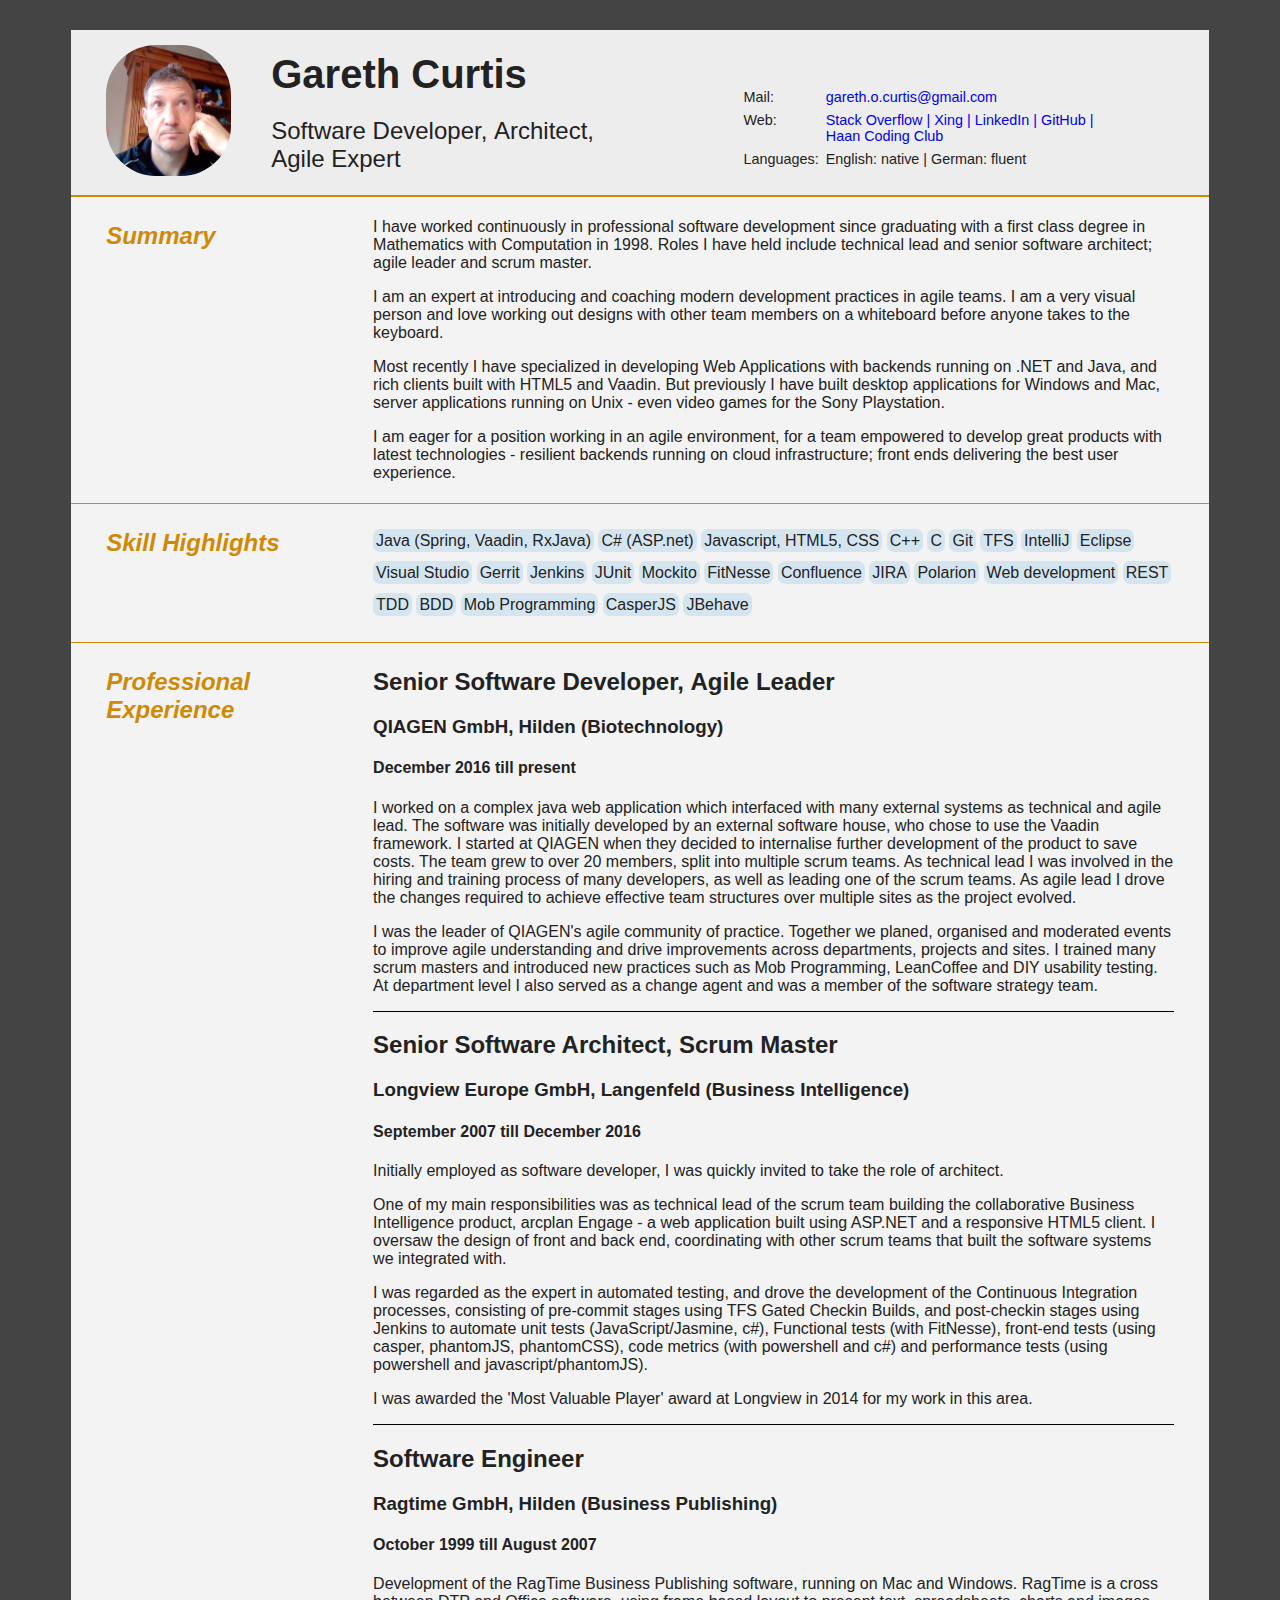
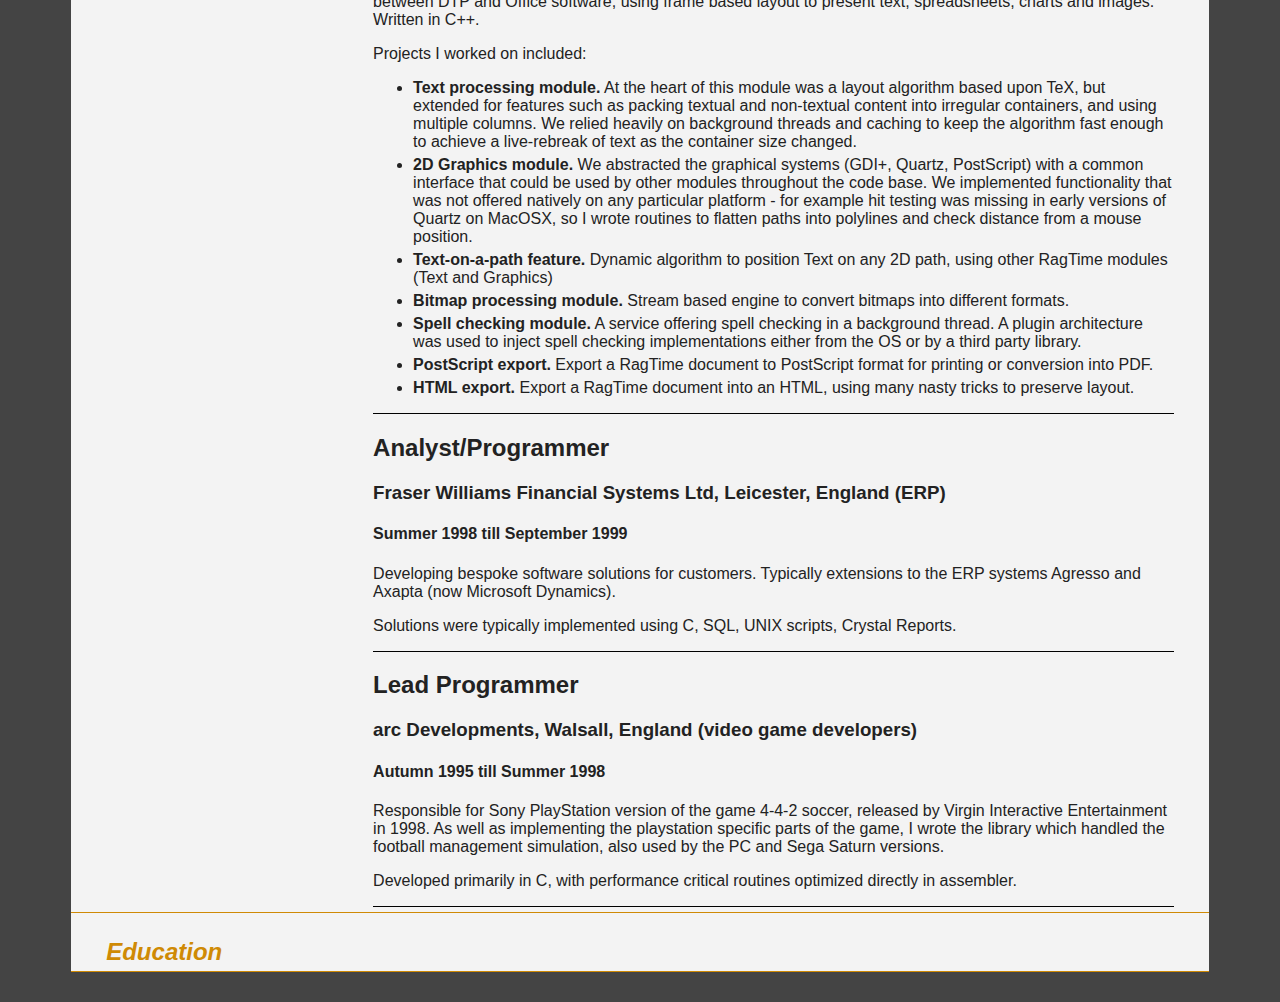
==== indexFlex.html @ 92bf6659 "use style to add | divider between contact links" ====
<!DOCTYPE html>
<html>
<head>
<title>Gareth Owen Curtis</title>

<meta name="viewport" content="width=device-width"/>
<meta charset="UTF-8"> 

<link type="text/css" rel="stylesheet" href="styleFlex.css">

</head>
<body>
<div id="cv" >
	<header id="headerContainer">
	
		<div id="photo">
			<img src="garethThoughtful.jpg" alt="Gareth Curtis" />
		</div>
		
		<div id="name">
			<h1><span>Gareth Curtis<span/></h1>
			<h2>
				<span>Software Developer, </span>
				<span>Architect, </span>
				<span>Agile Expert</span>
			</h2>
		</div>

		<div id="contactDetails">
			<div class="contactKey">Mail:</div>
			<a class="contactValue" href="mailto:gareth.o.curtis@gmail.com" target="_blank">gareth.o.curtis@gmail.com</a>
			<div class="contactKey">Web:</div> 
			<div class="contactValue">
				<a href="https://stackoverflow.com/users/story/144486" target="_blank">Stack Overflow</a>
				<a href="https://www.xing.com/profile/Gareth_Curtis/web_profiles" target="_blank">Xing</a>
				<a href="https://www.linkedin.com/in/gareth-curtis-96735823/" target="_blank">LinkedIn</a>
				<a href="https://github.com/garethowen" target="_blank">GitHub</a>
				<a href="http://haan-coding-club.de/gareth/responsiveCV/" target="_blank">Haan Coding Club</a>
			</div>
			<div class="contactKey">Languages:</div>
			<div class="contactValue">
				<span>English: native</span>
				<span>German: fluent</span>
			</div>
		</div>
	</header>
	
	<section class="sectionContainer">
		<div class="sectionTitle">
			<h2>Summary</h2>
		</div>
		<div class="sectionContent">
			<p>I have worked continuously in professional software development since graduating with a first class degree in Mathematics with Computation in 1998. Roles I have held include technical lead and senior software architect; agile leader and scrum master.</p>
			<p>I am an expert at introducing and coaching modern development practices in agile teams. I am a very visual person and love working out designs with other team members on a whiteboard before anyone takes to the keyboard.</p>
			<p>Most recently I have specialized in developing Web Applications with backends running on .NET and Java, and rich clients built with HTML5 and Vaadin. But previously I have built desktop applications for Windows and Mac, server applications running on Unix - even video games for the Sony Playstation.</p>
			<p>I am eager for a position working in an agile environment, for a team empowered to develop great products with latest technologies - resilient backends running on cloud infrastructure; front ends delivering the best user experience.</p>
			</p>
		</div>
	</section>
	
	<section class="sectionContainer">
	
		<div class="sectionTitle">
			<h2>Skill Highlights</h2>
		</div>
		<div class="sectionContent skillslist">
			<ul>
				<li>Java (Spring, Vaadin, RxJava)</li>
				<li>C# (ASP.net)</li>
				<li>Javascript, HTML5, CSS</li>
				<li>C++</li>
				<li>C</li>
				<li>Git</li>
				<li>TFS</li>
				<li>IntelliJ</li>
				<li>Eclipse</li>
				<li>Visual Studio</li>
				<li>Gerrit</li>
				<li>Jenkins</li>
				<li>JUnit</li>
				<li>Mockito</li>
				<li>FitNesse</li>
				<li>Confluence</li>
				<li>JIRA</li>
				<li>Polarion</li>
				<li>Web development</li>
				<li>REST</li>
				<li>TDD</li>
				<li>BDD</li>
				<li>Mob Programming</li>
				<li>CasperJS</li>
				<li>JBehave</li>
			</ul
		</div>
	</section>
	
	<section class="sectionContainer">
		<div class="sectionTitle">
			<h2>Professional Experience</h2>
		</div>
		<div class="sectionContent">
			<article class="jobArticle">
				<h2>
					<span>Senior Software Developer, </span>
					<span>Agile Leader</span>
				</h2>
				<h3>QIAGEN GmbH, Hilden (Biotechnology)</h3>
				<h4>December 2016 till present</h4>
				<p>I worked on a complex java web application which interfaced with many external systems as technical and agile lead. The software was initially developed by an external software house, who chose to use the Vaadin framework. I started at QIAGEN when they decided to internalise further development of the product to save costs. The team grew to over 20 members, split into multiple scrum teams. As technical lead I was involved in the hiring and training process of many developers, as well as leading one of the scrum teams. As agile lead I drove the changes required to achieve effective team structures over multiple sites as the project evolved.</p>
				<p>I was the leader of QIAGEN's agile community of practice. Together we planed, organised and moderated events to improve agile understanding and drive improvements across departments, projects and sites. I trained many scrum masters and introduced new practices such as Mob Programming, LeanCoffee and DIY usability testing. At department level I also served as a change agent and was a member of the software strategy team.</p>
			</article>
			<article class="jobArticle">
				<h2>
					<span>Senior Software Architect, </span>
					<span>Scrum Master</span>
				</h2>
				<h3>Longview Europe GmbH, Langenfeld (Business Intelligence)</h3>
				<h4>September 2007 till December 2016</h4>
				<p>Initially employed as software developer, I was quickly invited to take the role of architect. 
				</p>
				<p>One of my main responsibilities was as technical lead of the scrum team building the collaborative Business Intelligence product, arcplan Engage - a web application built using ASP.NET and a responsive HTML5 client. I oversaw the design of front and back end, coordinating with other scrum teams that built the software systems we integrated with.</p>
				<p>
				I was regarded as the expert in automated testing, and drove the development of the Continuous Integration processes, consisting of pre-commit stages using TFS Gated Checkin Builds, and post-checkin stages using Jenkins to automate unit tests (JavaScript/Jasmine, c#), Functional tests (with FitNesse), front-end tests (using casper, phantomJS, phantomCSS), code metrics (with powershell and c#) and performance tests (using powershell and javascript/phantomJS).</p>
				<p>
				I was awarded the 'Most Valuable Player' award at Longview in 2014 for my work in this area.</p>
			</article>
			<article class="jobArticle">
				<h2>
					<span>Software Engineer</span>
				</h2>
				<h3>Ragtime GmbH, Hilden (Business Publishing)</h3>
				<h4>October 1999 till August 2007</h4>
				<p>
				Development of the RagTime Business Publishing software, running on Mac and Windows. RagTime is a cross between DTP and Office software, using frame based layout to present text, spreadsheets, charts and images. Written in C++.</p>
				<p>
					Projects I worked on included:
					</p>
					<ul class="jobDetailList">
					<li><b>Text processing module.</b> At the heart of this module was a layout algorithm based upon TeX, but extended for features such as packing textual and non-textual content into irregular containers, and using multiple columns. We relied heavily on background threads and caching to keep the algorithm fast enough to achieve a live-rebreak of text as the container size changed.</li>
					<li><b>2D Graphics module.</b> We abstracted the graphical systems (GDI+, Quartz, PostScript) with a common interface that could be used by other modules throughout the code base. We implemented functionality that was not offered natively on any particular platform - for example hit testing was missing in early versions of Quartz on MacOSX, so I wrote routines to flatten paths into polylines and check distance from a mouse position.</li>
					<li><b>Text-on-a-path feature.</b> Dynamic algorithm to position Text on any 2D path, using other RagTime modules (Text and Graphics)</li>
					<li><b>Bitmap processing module.</b> Stream based engine to convert bitmaps into different formats.</li>
					<li><b>Spell checking module.</b> A service offering spell checking in a background thread. A plugin architecture was used to inject spell checking implementations either from the OS or by a third party library.</li>
					<li><b>PostScript export.</b> Export a RagTime document to PostScript format for printing or conversion into PDF.</li>
					<li><b>HTML export.</b> Export a RagTime document into an HTML, using many nasty tricks to preserve layout.</li>
					</ul>				
			</article>
			<article class="jobArticle">
				<h2>
					<span>Analyst/Programmer</span>
				</h2>
				<h3>Fraser Williams Financial Systems Ltd, Leicester, England (ERP)</h3>
				<h4>Summer 1998 till September 1999</h4>
				<p>Developing bespoke software solutions for customers. Typically extensions to the ERP systems Agresso and Axapta (now Microsoft Dynamics).</p>
				<p>Solutions were typically implemented using C, SQL, UNIX scripts, Crystal Reports.</p>
			</article>
			<article class="jobArticle">
				<h2>
					<span>Lead Programmer</span>
				</h2>
				<h3>arc Developments, Walsall, England (video game developers)</h3>
				<h4>Autumn 1995 till Summer 1998</h4>
				<p>Responsible for Sony PlayStation version of the game 4-4-2 soccer, released by Virgin Interactive Entertainment in 1998. As well as implementing the playstation specific parts of the game, I wrote the library which handled the football management simulation, also used by the PC and Sega Saturn versions.
				</p>
				<p>Developed primarily in C, with performance critical routines optimized directly in assembler.</p>
			</article>
		</div>
	</section>
	
	<section class="sectionContainer">
		<div class="sectionTitle">
			<h2>Education</h2>
		</div>
		<div class="sectionContent">
			
		</div>
	</section>
	
</div>
</body>
</html>
---- styleFlex.css ----
html, body {background: #444; font-family: 'Lato', helvetica, arial, sans-serif; font-size: 16px; color: #222;}

a:hover { 
	color: #cf8a05;
}

#cv {
	width: 90%;
	max-width: 1400px;
	background: #f3f3f3;
	margin: 30px auto;
}

#headerContainer {
	display: grid;
	grid-template-columns: auto;
	grid-template-rows: auto;
	padding: 15px 35px;
	border-bottom: 2px solid #cf8a05;
	background: #ededed;
}

#photo {
	grid-column-start: 1;
	width: 125px;
	margin-right: 40px;
}

#photo img {
	width: 100%;
	height: auto;
	-webkit-border-radius: 50px;
	border-radius: 50px;
}

#name {
	grid-column-start: 2;
	align-self:center;
	margin-right: 40px;
}

span {
	white-space:nowrap;
}

#name h1 {
	font-size: 2.5em;
	font-weight: 700;
	margin-top: 0px;
	margin-bottom: 0px;
}

#name h2 {
	font-size: 1.5em;
	font-weight: 500;
	margin-bottom: 0px;
}

#contactDetails {
	grid-column-start: 3;
	align-self:center;
	margin-top: 30px;
	font-size: 0.9em;
	display:grid;
	grid-gap: 7px;
	grid-template-columns: auto;
	grid-template-rows: auto;
}

#contactDetails .contactKey {
	grid-column-start: 1;
}

#contactDetails .contactValue {
	grid-column-start: 2;
}

#contactDetails .contactValue a:not(:last-child):after {
    content:' |';
}

#contactDetails .contactValue span:not(:last-child):after {
    content:' |';
}

#contactDetails a, span { 
	white-space: nowrap;
	text-decoration:none;
}

.sectionContainer {
	display:grid;
	grid-template-columns: 1fr 3fr;
	grid-template-rows: auto;
	padding: 5px 35px;
	border-bottom: 1px solid #cf8a05;
}

.sectionTitle {
	grid-column-start: 1;
	margin-right: 20px;
	font-style: italic;
	color: #cf8a05;
}

.sectionTitle h2 {	
	margin-bottom: 0px;
}

.sectionContent {
	grid-column-start: 2;
}

.skillslist ul {
	padding: 0px;
}

.skillslist li {
	display: inline;
	background-color: #d5e5f0;
	border-radius: 7px;
	padding: 3px;
	line-height: 2em;
}

.jobArticle {
	border-bottom: 1px solid black;
}

.jobDetailList li {
	margin-bottom: 5px;
}

@media (max-width: 992px) {
	#photo {
		grid-row-start:1;
		grid-row-end:3;
		align-self:center;
	}
	#contactDetails {
		grid-column-start:2;	
		margin-top:10px;		
	}
}

@media (max-width: 768px) {
	#headerContainer {
		padding:10px 10px;
	}
	#photo {
		display:none;
	}
	#name {
		grid-column-start:1;
		text-align: center;
		margin-right:0px;
	}
	#contactDetails {
		grid-column-start:1;	
		margin-top:20px;		
	}
	
	.sectionContainer {
		grid-template-columns: auto;
		padding:0px 10px;
	}
	
	.sectionTitle h2 {
		text-align: center;
	}
	
	.sectionContent {
		grid-column-start:1;	
	}
	
}

@media (max-width: 320px) {

}

// Anything else has the default wide display
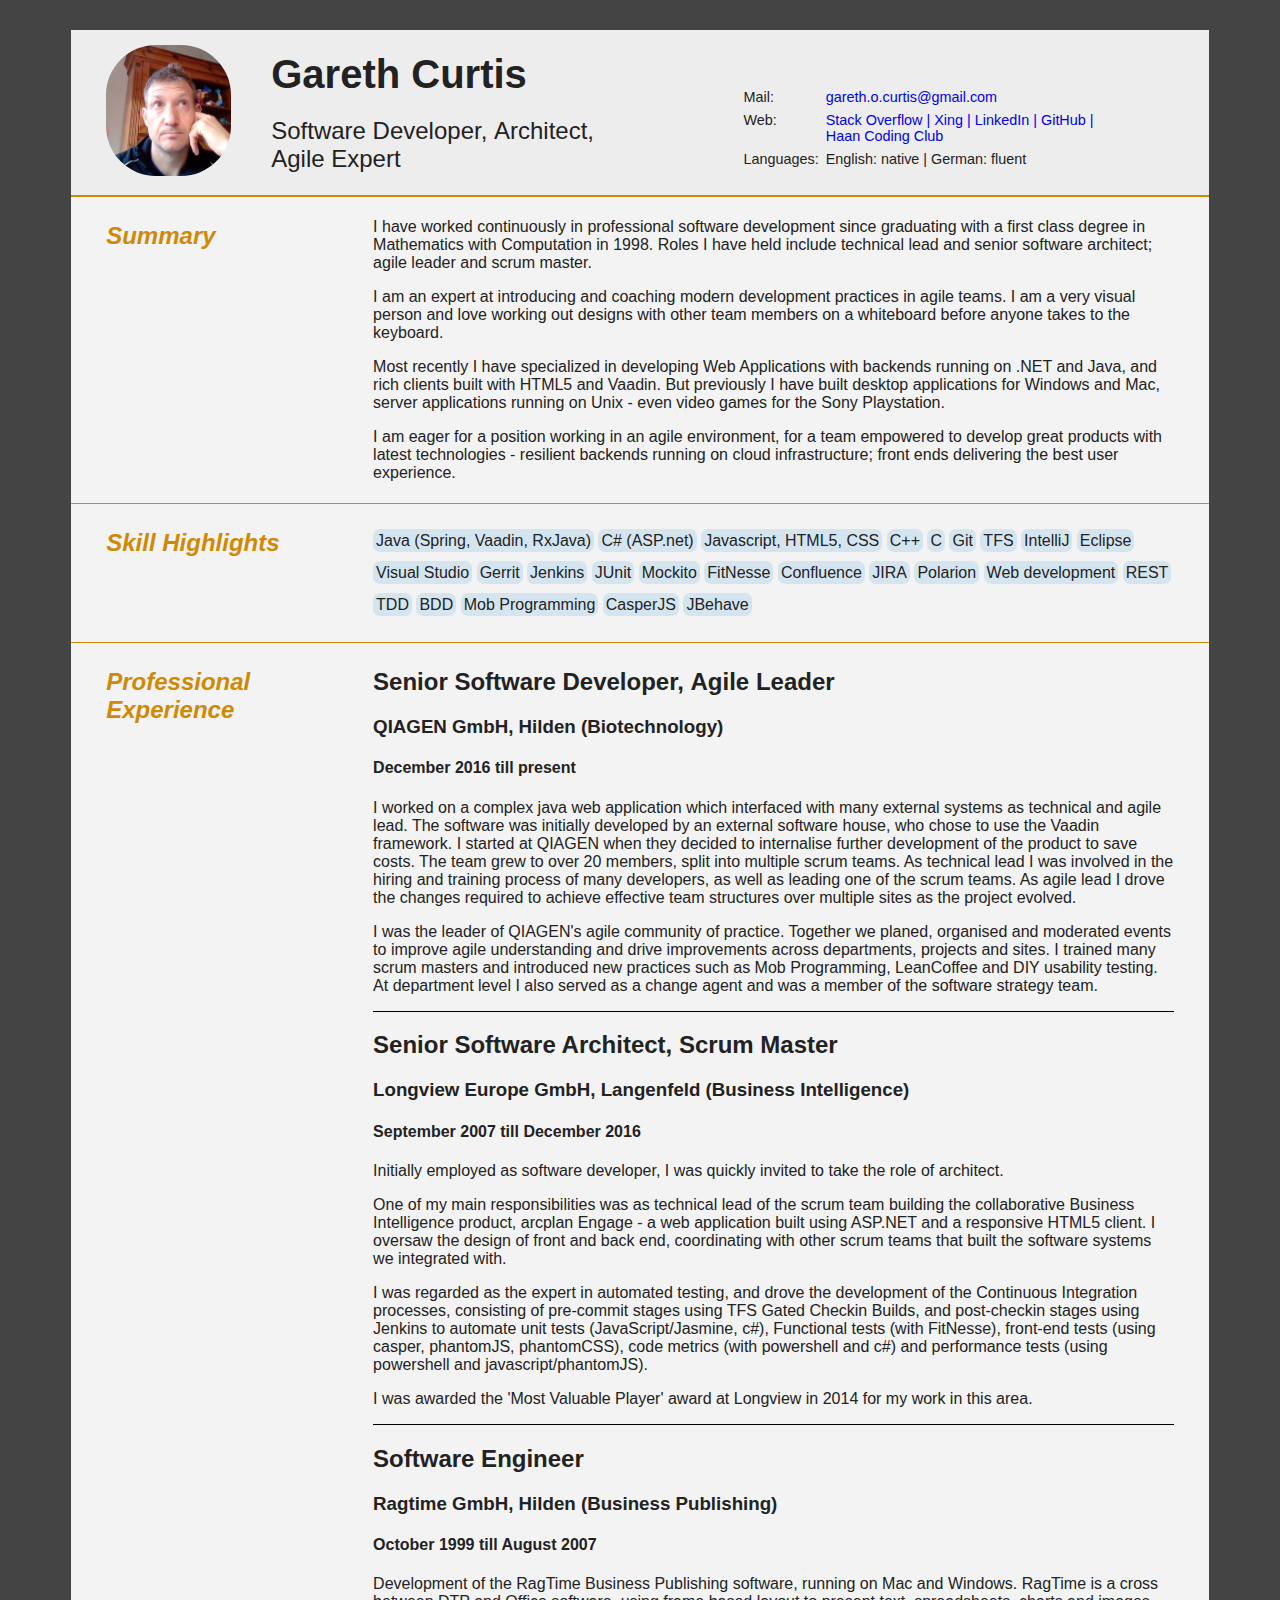
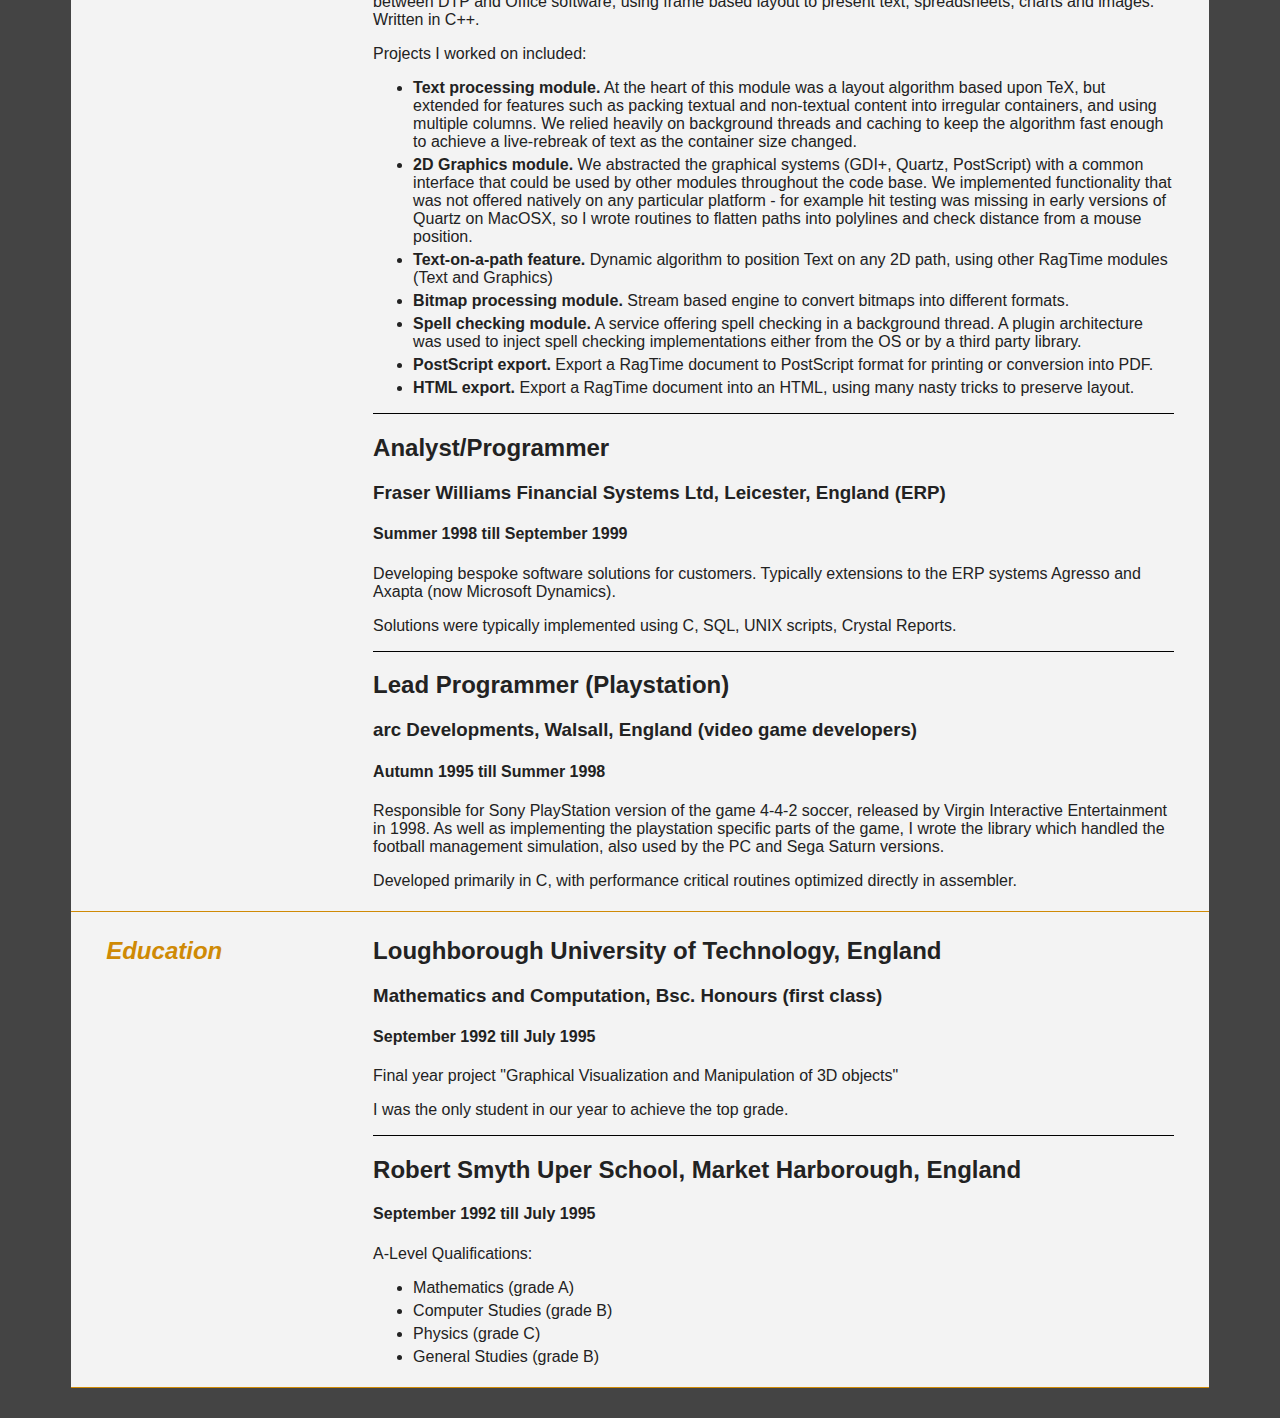
==== commit dca22c47: "add education articles" ====
--- a/indexFlex.html
+++ b/indexFlex.html
@@ -99,7 +99,7 @@
 			<h2>Professional Experience</h2>
 		</div>
 		<div class="sectionContent">
-			<article class="jobArticle">
+			<article>
 				<h2>
 					<span>Senior Software Developer, </span>
 					<span>Agile Leader</span>
@@ -109,7 +109,7 @@
 				<p>I worked on a complex java web application which interfaced with many external systems as technical and agile lead. The software was initially developed by an external software house, who chose to use the Vaadin framework. I started at QIAGEN when they decided to internalise further development of the product to save costs. The team grew to over 20 members, split into multiple scrum teams. As technical lead I was involved in the hiring and training process of many developers, as well as leading one of the scrum teams. As agile lead I drove the changes required to achieve effective team structures over multiple sites as the project evolved.</p>
 				<p>I was the leader of QIAGEN's agile community of practice. Together we planed, organised and moderated events to improve agile understanding and drive improvements across departments, projects and sites. I trained many scrum masters and introduced new practices such as Mob Programming, LeanCoffee and DIY usability testing. At department level I also served as a change agent and was a member of the software strategy team.</p>
 			</article>
-			<article class="jobArticle">
+			<article>
 				<h2>
 					<span>Senior Software Architect, </span>
 					<span>Scrum Master</span>
@@ -124,7 +124,7 @@
 				<p>
 				I was awarded the 'Most Valuable Player' award at Longview in 2014 for my work in this area.</p>
 			</article>
-			<article class="jobArticle">
+			<article>
 				<h2>
 					<span>Software Engineer</span>
 				</h2>
@@ -134,8 +134,8 @@
 				Development of the RagTime Business Publishing software, running on Mac and Windows. RagTime is a cross between DTP and Office software, using frame based layout to present text, spreadsheets, charts and images. Written in C++.</p>
 				<p>
 					Projects I worked on included:
-					</p>
-					<ul class="jobDetailList">
+				</p>
+				<ul>
 					<li><b>Text processing module.</b> At the heart of this module was a layout algorithm based upon TeX, but extended for features such as packing textual and non-textual content into irregular containers, and using multiple columns. We relied heavily on background threads and caching to keep the algorithm fast enough to achieve a live-rebreak of text as the container size changed.</li>
 					<li><b>2D Graphics module.</b> We abstracted the graphical systems (GDI+, Quartz, PostScript) with a common interface that could be used by other modules throughout the code base. We implemented functionality that was not offered natively on any particular platform - for example hit testing was missing in early versions of Quartz on MacOSX, so I wrote routines to flatten paths into polylines and check distance from a mouse position.</li>
 					<li><b>Text-on-a-path feature.</b> Dynamic algorithm to position Text on any 2D path, using other RagTime modules (Text and Graphics)</li>
@@ -143,9 +143,9 @@
 					<li><b>Spell checking module.</b> A service offering spell checking in a background thread. A plugin architecture was used to inject spell checking implementations either from the OS or by a third party library.</li>
 					<li><b>PostScript export.</b> Export a RagTime document to PostScript format for printing or conversion into PDF.</li>
 					<li><b>HTML export.</b> Export a RagTime document into an HTML, using many nasty tricks to preserve layout.</li>
-					</ul>				
-			</article>
-			<article class="jobArticle">
+				</ul>				
+			</article>
+			<article>
 				<h2>
 					<span>Analyst/Programmer</span>
 				</h2>
@@ -154,9 +154,9 @@
 				<p>Developing bespoke software solutions for customers. Typically extensions to the ERP systems Agresso and Axapta (now Microsoft Dynamics).</p>
 				<p>Solutions were typically implemented using C, SQL, UNIX scripts, Crystal Reports.</p>
 			</article>
-			<article class="jobArticle">
-				<h2>
-					<span>Lead Programmer</span>
+			<article>
+				<h2>
+					<span>Lead Programmer (Playstation)</span>
 				</h2>
 				<h3>arc Developments, Walsall, England (video game developers)</h3>
 				<h4>Autumn 1995 till Summer 1998</h4>
@@ -172,7 +172,26 @@
 			<h2>Education</h2>
 		</div>
 		<div class="sectionContent">
-			
+			<article>
+				<h2>Loughborough University of Technology, England</h2>
+				<h3>Mathematics and Computation, Bsc. Honours (first class)</h3>
+				<h4>September 1992 till July 1995</h4>
+				<p>Final year project "Graphical Visualization and Manipulation of 3D objects"</p>
+				<p>I was the only student in our year to achieve the top grade. 
+				</p>
+			</article>
+			<article>
+				<h2>Robert Smyth Uper School, Market Harborough, England</h2>
+				<h4>September 1992 till July 1995</h4>
+				<p>A-Level Qualifications:</p>
+				<ul>
+					<li>Mathematics (grade A)</li>
+					<li>Computer Studies (grade B)</li>
+					<li>Physics (grade C)</li>
+					<li>General Studies (grade B)</li>
+				</ul>
+				
+			</article>
 		</div>
 	</section>
 	
--- a/styleFlex.css
+++ b/styleFlex.css
@@ -123,11 +123,11 @@
 	line-height: 2em;
 }
 
-.jobArticle {
+article:not(:last-child) {
 	border-bottom: 1px solid black;
 }
 
-.jobDetailList li {
+article li {
 	margin-bottom: 5px;
 }
 
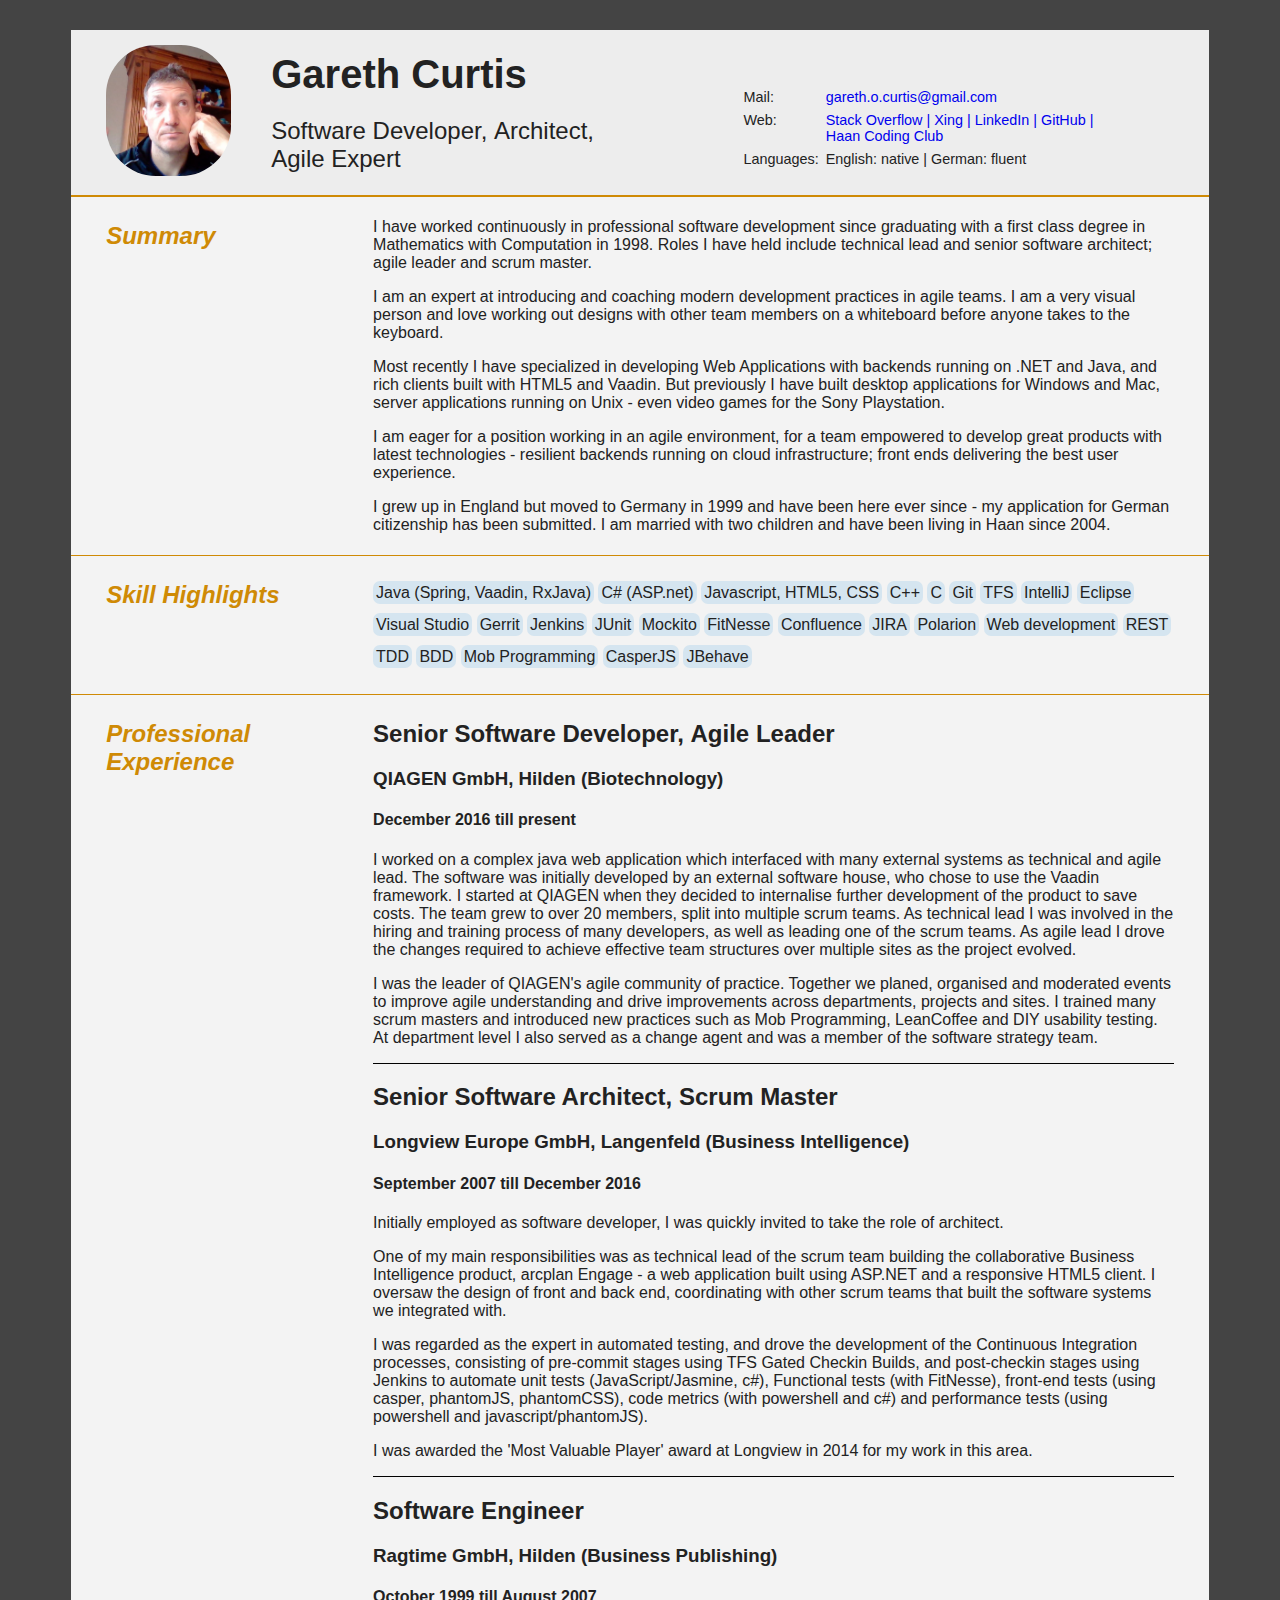
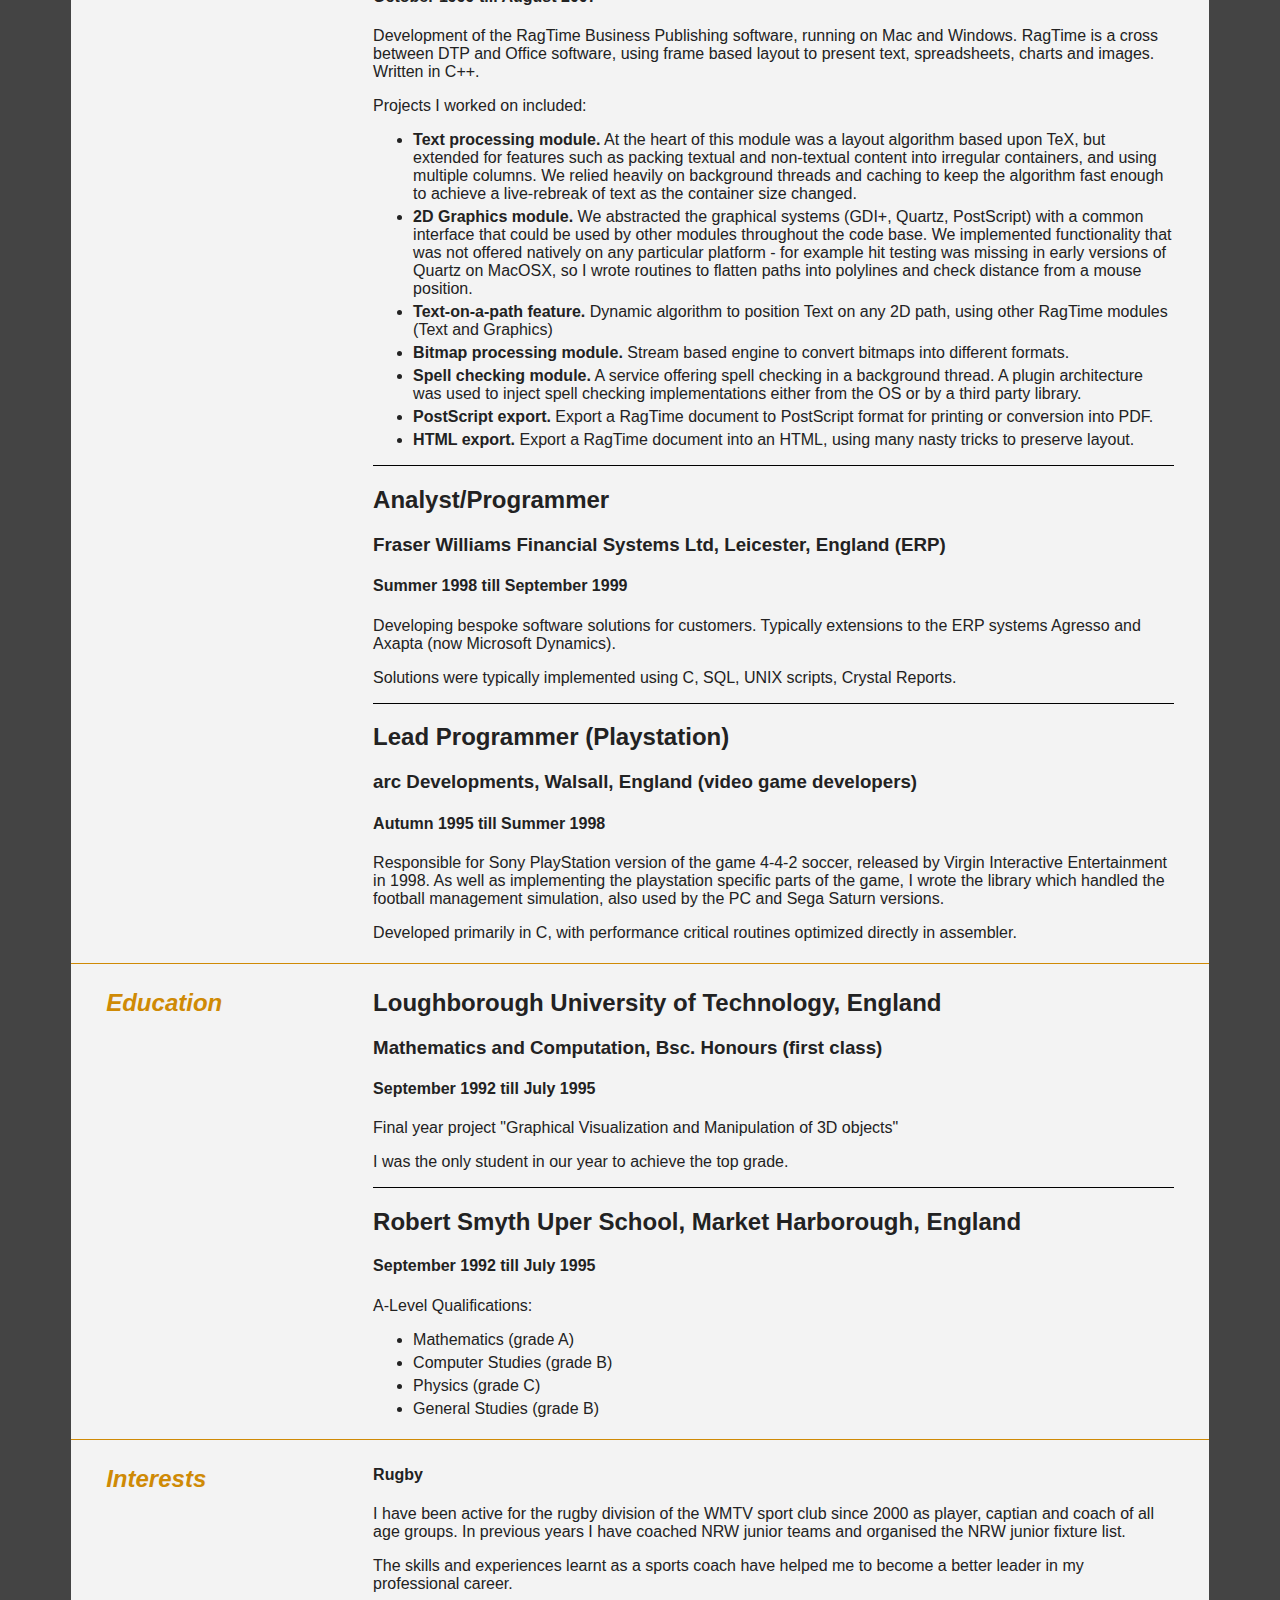
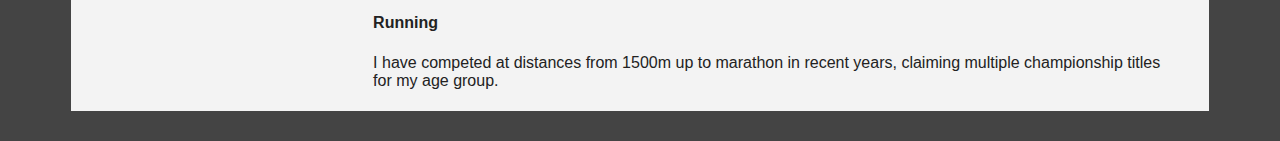
==== commit ec48b7a9: "add interests section" ====
--- a/indexFlex.html
+++ b/indexFlex.html
@@ -54,7 +54,7 @@
 			<p>I am an expert at introducing and coaching modern development practices in agile teams. I am a very visual person and love working out designs with other team members on a whiteboard before anyone takes to the keyboard.</p>
 			<p>Most recently I have specialized in developing Web Applications with backends running on .NET and Java, and rich clients built with HTML5 and Vaadin. But previously I have built desktop applications for Windows and Mac, server applications running on Unix - even video games for the Sony Playstation.</p>
 			<p>I am eager for a position working in an agile environment, for a team empowered to develop great products with latest technologies - resilient backends running on cloud infrastructure; front ends delivering the best user experience.</p>
-			</p>
+			<p>I grew up in England but moved to Germany in 1999 and have been here ever since - my application for German citizenship has been submitted. I am married with two children and have been living in Haan since 2004.</p>
 		</div>
 	</section>
 	
@@ -195,6 +195,22 @@
 		</div>
 	</section>
 	
+	<section class="sectionContainer">
+		<div class="sectionTitle">
+			<h2>Interests</h2>
+		</div>
+		<div class="sectionContent">
+			<article>
+				<h4>Rugby</h4>
+				<p>I have been active for the rugby division of the WMTV sport club since 2000 as player, captian and coach of all age groups. In previous years I have coached NRW junior teams and organised the NRW junior fixture list. </p>
+				<p>The skills and experiences learnt as a sports coach have helped me to become a better leader in my professional career.</p>
+				<p></p>
+				<h4>Running</h4>
+				<p>I have competed at distances from 1500m up to marathon in recent years, claiming multiple championship titles for my age group.</p>
+			</article>
+		</div>
+	</section>
+	
 </div>
 </body>
 </html>--- a/styleFlex.css
+++ b/styleFlex.css
@@ -93,9 +93,12 @@
 	grid-template-columns: 1fr 3fr;
 	grid-template-rows: auto;
 	padding: 5px 35px;
+	//border-bottom: 1px solid #cf8a05;
+}
+
+.sectionContainer:not(:last-child) {
 	border-bottom: 1px solid #cf8a05;
 }
-
 .sectionTitle {
 	grid-column-start: 1;
 	margin-right: 20px;
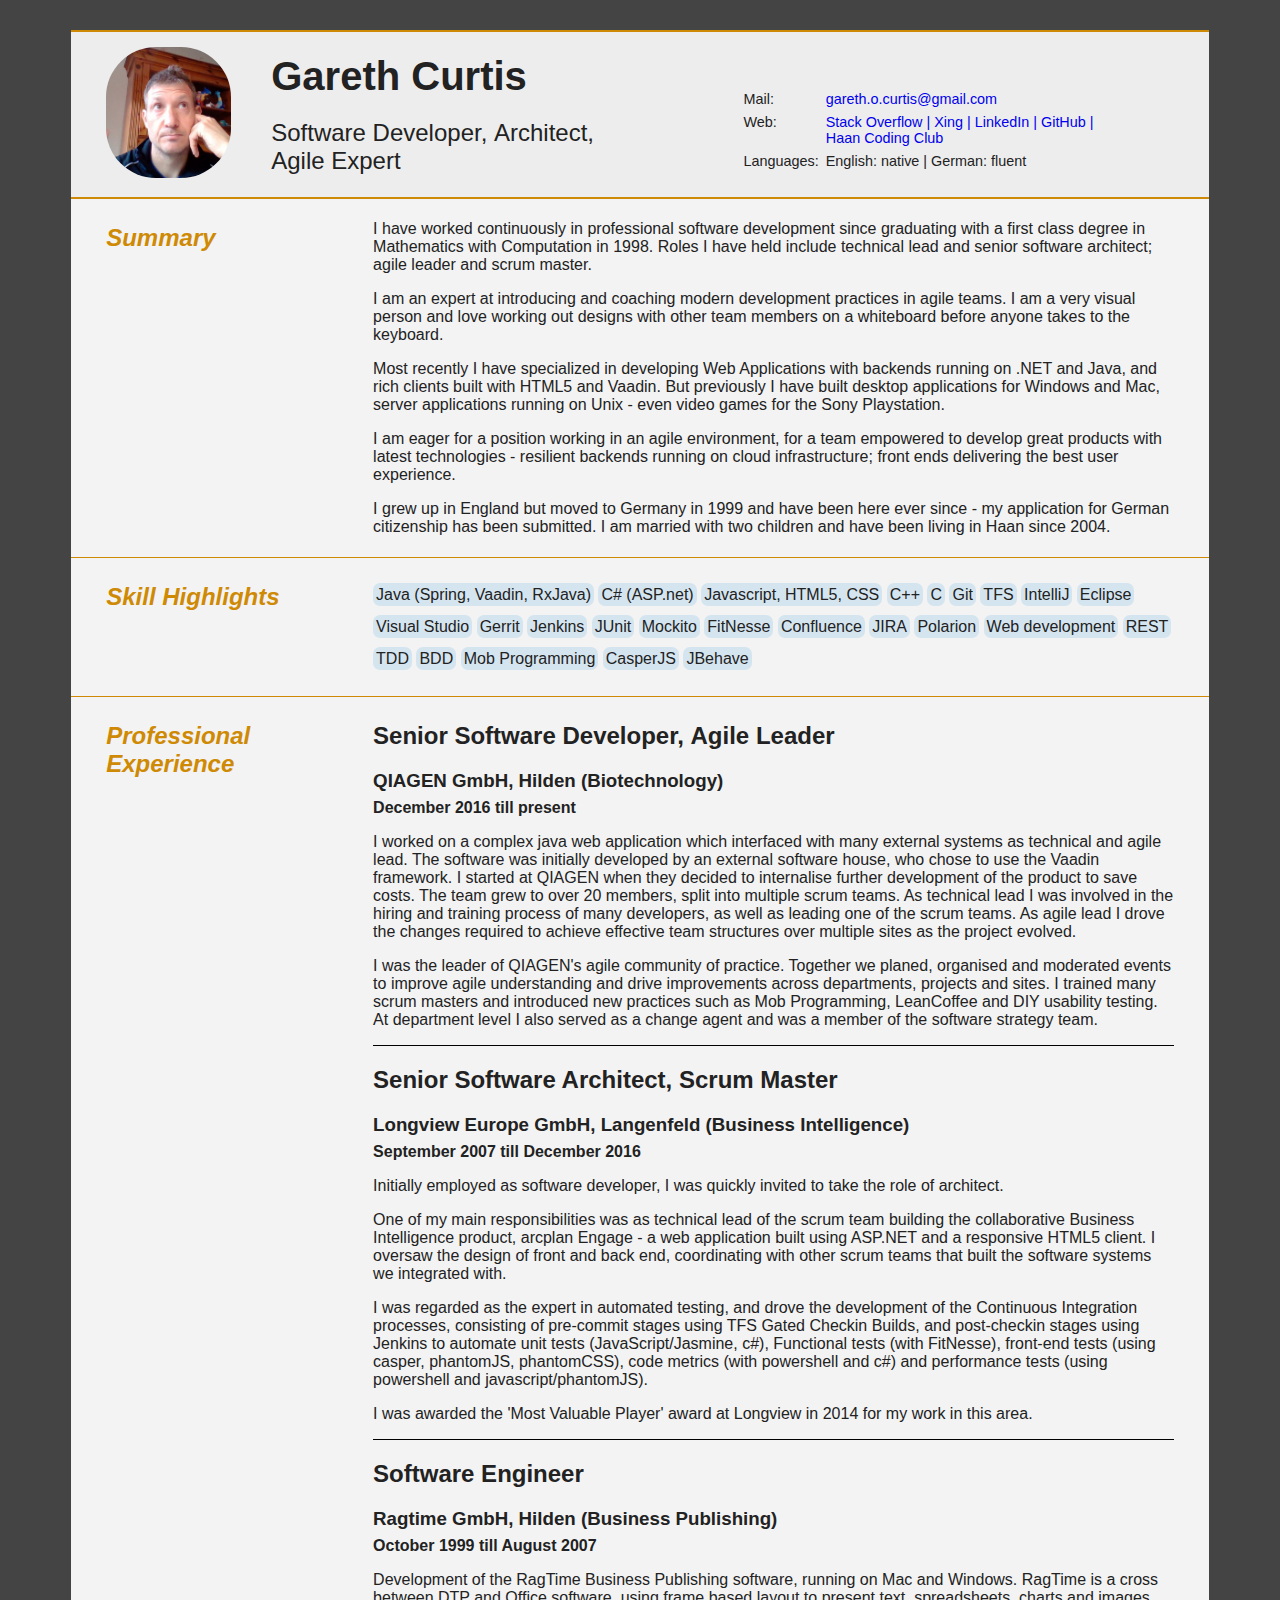
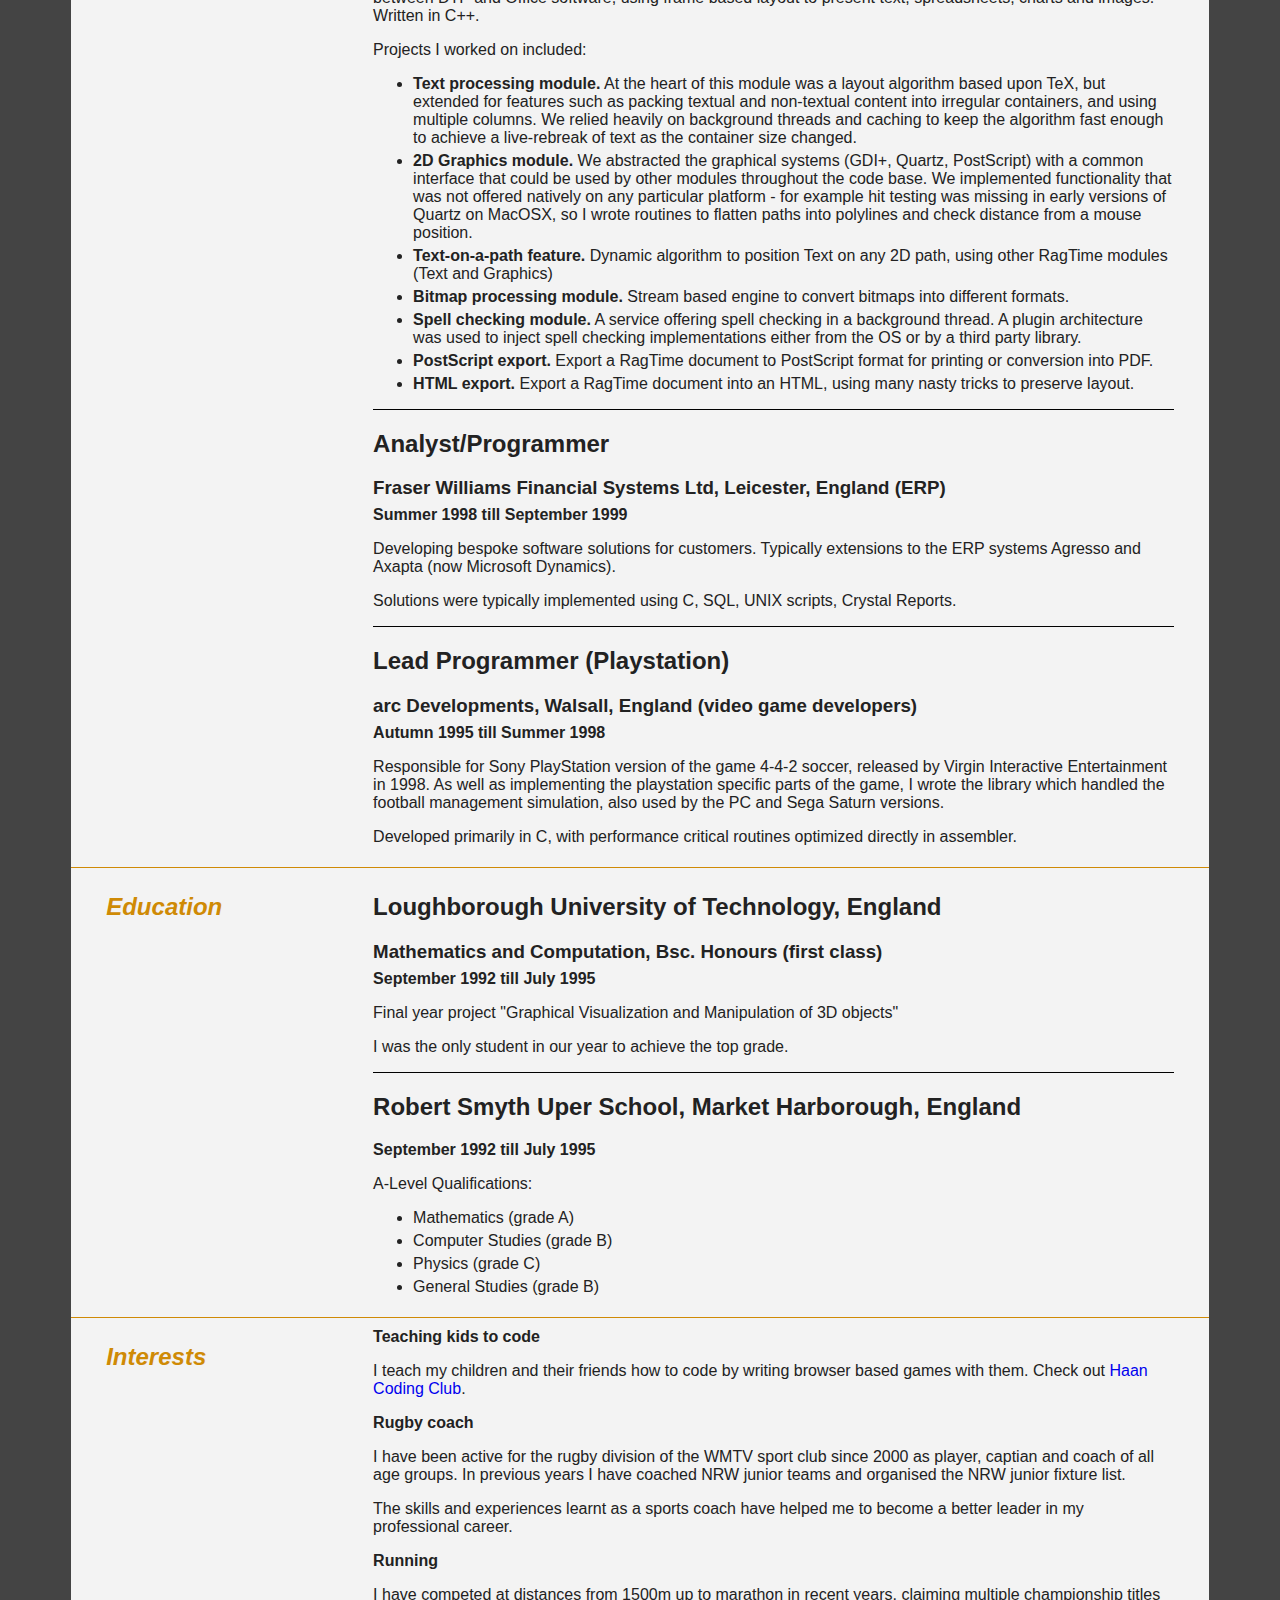
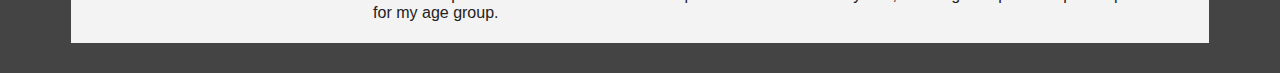
==== commit f4dc1e08: "improve layout of interests section and some styling" ====
--- a/indexFlex.html
+++ b/indexFlex.html
@@ -201,12 +201,17 @@
 		</div>
 		<div class="sectionContent">
 			<article>
-				<h4>Rugby</h4>
-				<p>I have been active for the rugby division of the WMTV sport club since 2000 as player, captian and coach of all age groups. In previous years I have coached NRW junior teams and organised the NRW junior fixture list. </p>
-				<p>The skills and experiences learnt as a sports coach have helped me to become a better leader in my professional career.</p>
-				<p></p>
-				<h4>Running</h4>
-				<p>I have competed at distances from 1500m up to marathon in recent years, claiming multiple championship titles for my age group.</p>
+
+					<h4>Teaching kids to code</h4>
+					<p>I teach my children and their friends how to code by writing browser based games with them. Check out <a href="http://haan-coding-club.de" target="_blank">Haan Coding Club</a>.</p>
+
+					<h4>Rugby coach</h4>
+					<p>I have been active for the rugby division of the WMTV sport club since 2000 as player, captian and coach of all age groups. In previous years I have coached NRW junior teams and organised the NRW junior fixture list. </p>
+					<p>The skills and experiences learnt as a sports coach have helped me to become a better leader in my professional career.</p>
+
+					<h4>Running</h4>
+					<p>I have competed at distances from 1500m up to marathon in recent years, claiming multiple championship titles for my age group.</p>
+
 			</article>
 		</div>
 	</section>
--- a/styleFlex.css
+++ b/styleFlex.css
@@ -1,7 +1,21 @@
 html, body {background: #444; font-family: 'Lato', helvetica, arial, sans-serif; font-size: 16px; color: #222;}
+
+a { 
+	text-decoration:none;
+}
 
 a:hover { 
 	color: #cf8a05;
+}
+
+h3 {
+	margin-top: 7px;
+	margin-bottom: 7px;
+}
+
+h4 {
+	margin-top: 5px;
+	margin-bottom: 5px;
 }
 
 #cv {
@@ -16,6 +30,7 @@
 	grid-template-columns: auto;
 	grid-template-rows: auto;
 	padding: 15px 35px;
+	border-top: 2px solid #cf8a05;
 	border-bottom: 2px solid #cf8a05;
 	background: #ededed;
 }
@@ -85,7 +100,6 @@
 
 #contactDetails a, span { 
 	white-space: nowrap;
-	text-decoration:none;
 }
 
 .sectionContainer {
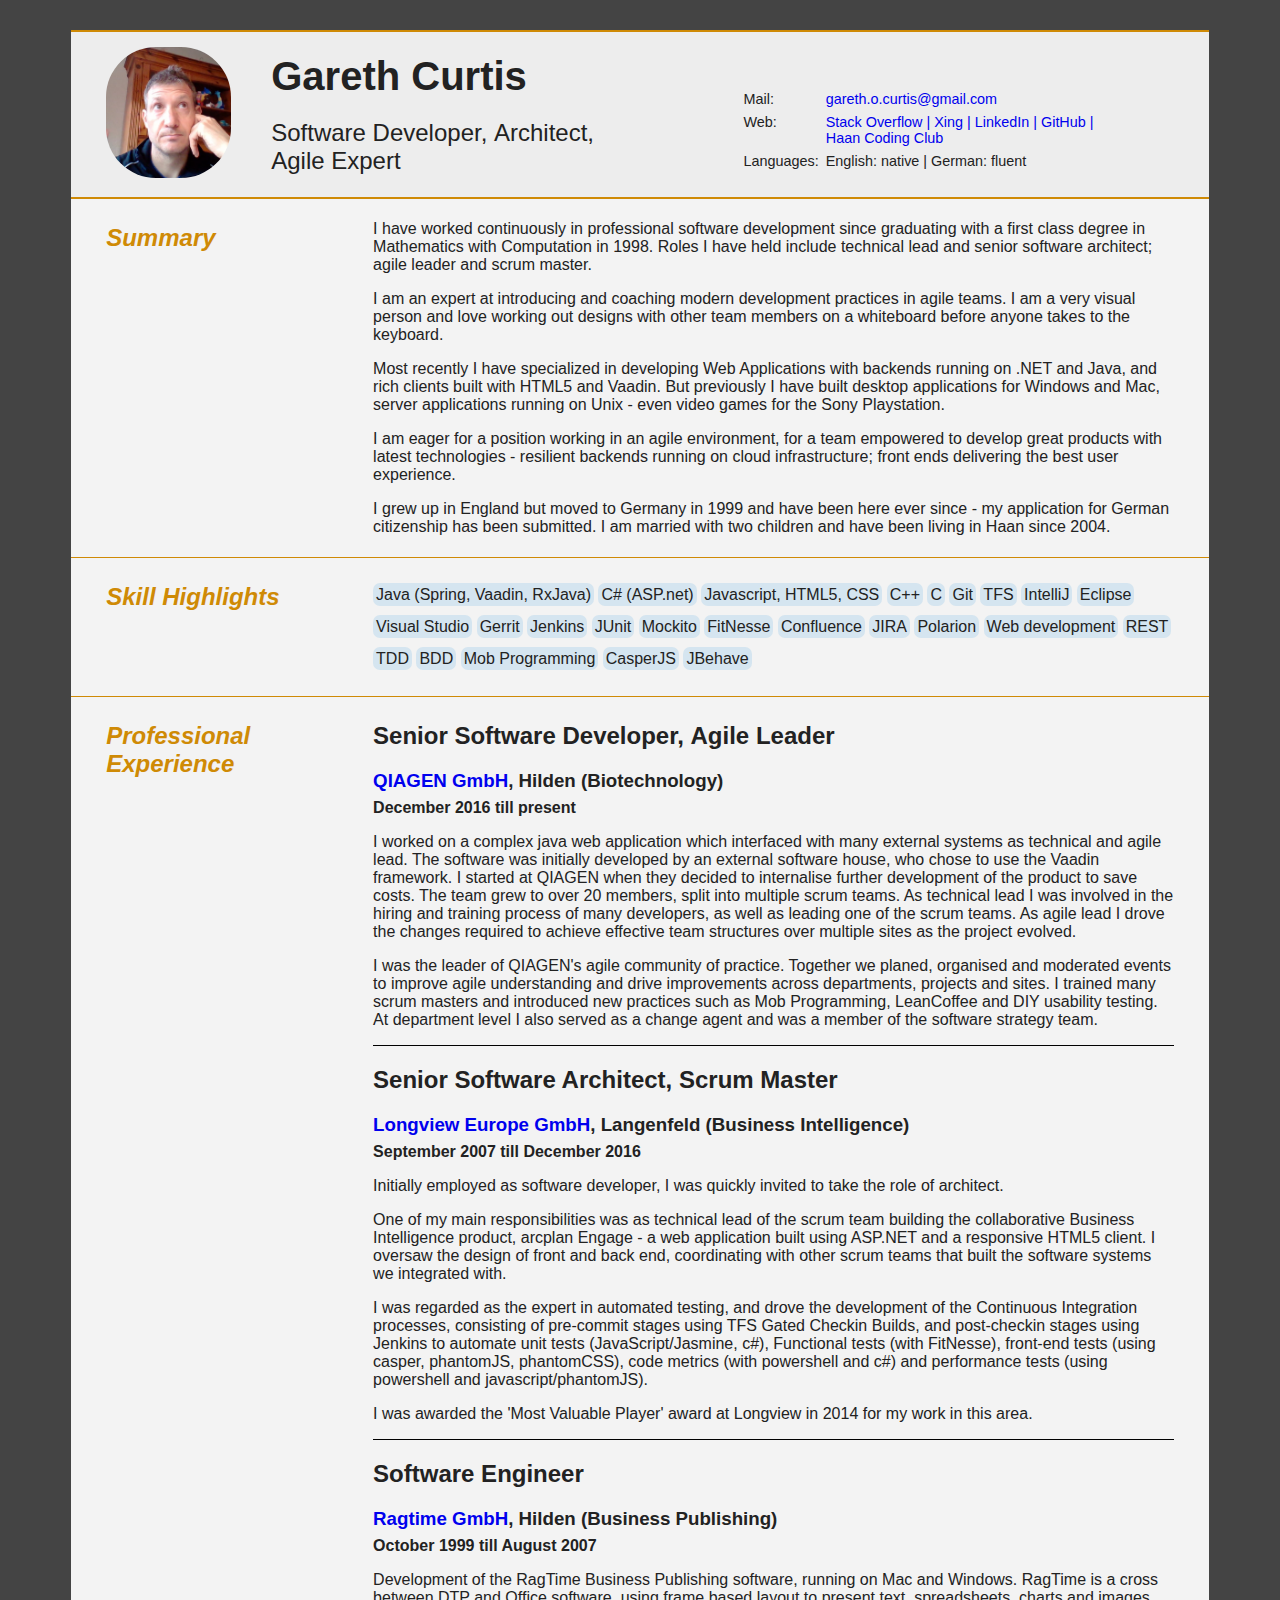
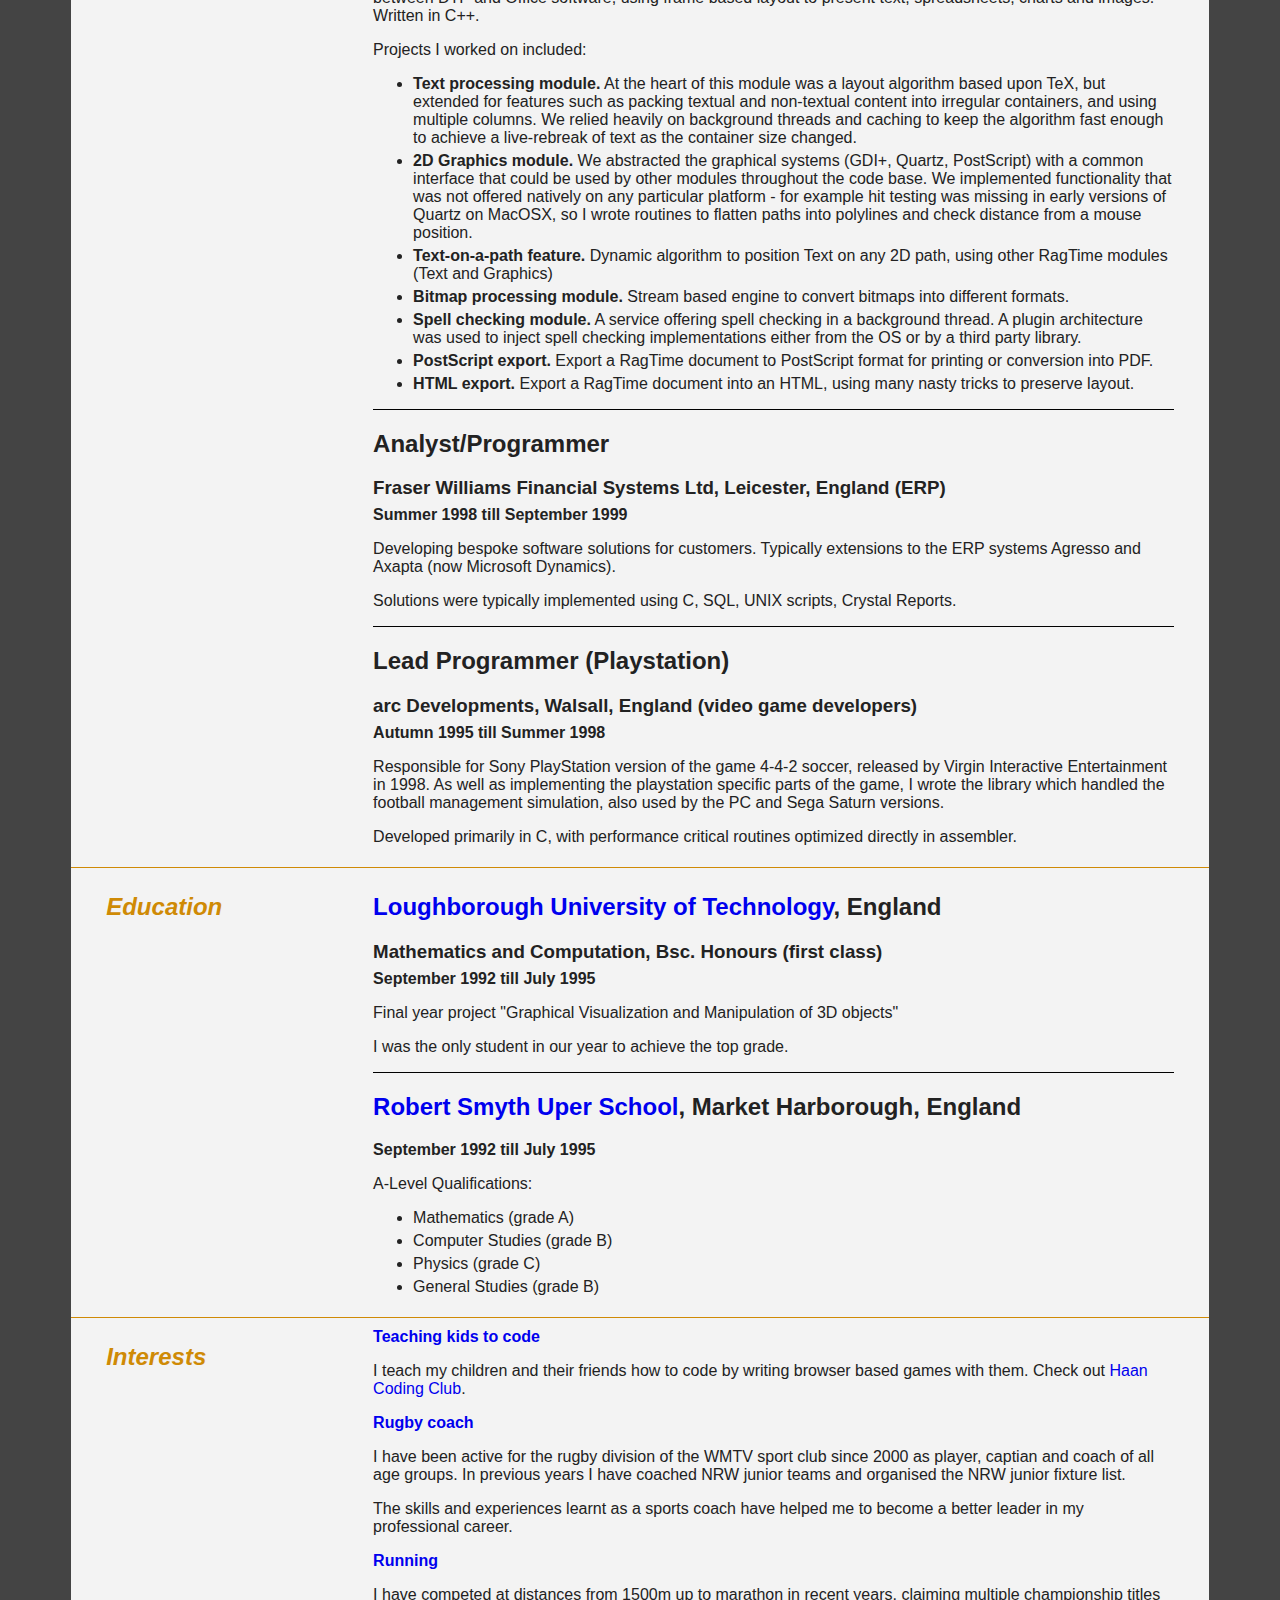
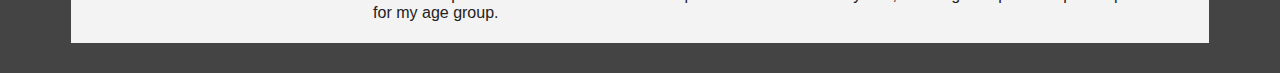
==== commit 76562aa1: "made titles into links (for jobs, interests, university)" ====
--- a/indexFlex.html
+++ b/indexFlex.html
@@ -104,7 +104,7 @@
 					<span>Senior Software Developer, </span>
 					<span>Agile Leader</span>
 				</h2>
-				<h3>QIAGEN GmbH, Hilden (Biotechnology)</h3>
+				<h3><a href="https://www.qiagen.com/" target="_black">QIAGEN GmbH</a>, Hilden (Biotechnology)</h3>
 				<h4>December 2016 till present</h4>
 				<p>I worked on a complex java web application which interfaced with many external systems as technical and agile lead. The software was initially developed by an external software house, who chose to use the Vaadin framework. I started at QIAGEN when they decided to internalise further development of the product to save costs. The team grew to over 20 members, split into multiple scrum teams. As technical lead I was involved in the hiring and training process of many developers, as well as leading one of the scrum teams. As agile lead I drove the changes required to achieve effective team structures over multiple sites as the project evolved.</p>
 				<p>I was the leader of QIAGEN's agile community of practice. Together we planed, organised and moderated events to improve agile understanding and drive improvements across departments, projects and sites. I trained many scrum masters and introduced new practices such as Mob Programming, LeanCoffee and DIY usability testing. At department level I also served as a change agent and was a member of the software strategy team.</p>
@@ -114,7 +114,7 @@
 					<span>Senior Software Architect, </span>
 					<span>Scrum Master</span>
 				</h2>
-				<h3>Longview Europe GmbH, Langenfeld (Business Intelligence)</h3>
+				<h3><a href="https://www.longview.com/" target="_blank">Longview Europe GmbH</a>, Langenfeld (Business Intelligence)</h3>
 				<h4>September 2007 till December 2016</h4>
 				<p>Initially employed as software developer, I was quickly invited to take the role of architect. 
 				</p>
@@ -128,7 +128,7 @@
 				<h2>
 					<span>Software Engineer</span>
 				</h2>
-				<h3>Ragtime GmbH, Hilden (Business Publishing)</h3>
+				<h3><a href="http://www.ragtime.de/start.html" target="_blank">Ragtime GmbH</a>, Hilden (Business Publishing)</h3>
 				<h4>October 1999 till August 2007</h4>
 				<p>
 				Development of the RagTime Business Publishing software, running on Mac and Windows. RagTime is a cross between DTP and Office software, using frame based layout to present text, spreadsheets, charts and images. Written in C++.</p>
@@ -173,7 +173,7 @@
 		</div>
 		<div class="sectionContent">
 			<article>
-				<h2>Loughborough University of Technology, England</h2>
+				<h2><a href="https://www.lboro.ac.uk/" target="_blank">Loughborough University of Technology</a>, England</h2>
 				<h3>Mathematics and Computation, Bsc. Honours (first class)</h3>
 				<h4>September 1992 till July 1995</h4>
 				<p>Final year project "Graphical Visualization and Manipulation of 3D objects"</p>
@@ -181,7 +181,7 @@
 				</p>
 			</article>
 			<article>
-				<h2>Robert Smyth Uper School, Market Harborough, England</h2>
+				<h2><a href="https://www.robertsmyth.tgacademy.org.uk/" target="_blank">Robert Smyth Uper School</a>, Market Harborough, England</h2>
 				<h4>September 1992 till July 1995</h4>
 				<p>A-Level Qualifications:</p>
 				<ul>
@@ -202,14 +202,14 @@
 		<div class="sectionContent">
 			<article>
 
-					<h4>Teaching kids to code</h4>
+					<h4><a href="http://haan-coding-club.de" target="_blank">Teaching kids to code</a></h4>
 					<p>I teach my children and their friends how to code by writing browser based games with them. Check out <a href="http://haan-coding-club.de" target="_blank">Haan Coding Club</a>.</p>
 
-					<h4>Rugby coach</h4>
+					<h4><a href="https://www.wmtv.de/live/Sportabteilungen/rugby.aspx" target="_blank">Rugby coach</a></h4>
 					<p>I have been active for the rugby division of the WMTV sport club since 2000 as player, captian and coach of all age groups. In previous years I have coached NRW junior teams and organised the NRW junior fixture list. </p>
 					<p>The skills and experiences learnt as a sports coach have helped me to become a better leader in my professional career.</p>
 
-					<h4>Running</h4>
+					<h4><a href="https://www.leichtathletik-datenbank.de/vereine/deutscher-leichtathletik-verband/westdeutschland/leichtathletik-verband-nordrhein/nordrhein/bergisches-land/tsv-aufderhohe-solingen/athleten/441325-gareth-curtis" target="_blank">Running</a></h4>
 					<p>I have competed at distances from 1500m up to marathon in recent years, claiming multiple championship titles for my age group.</p>
 
 			</article>
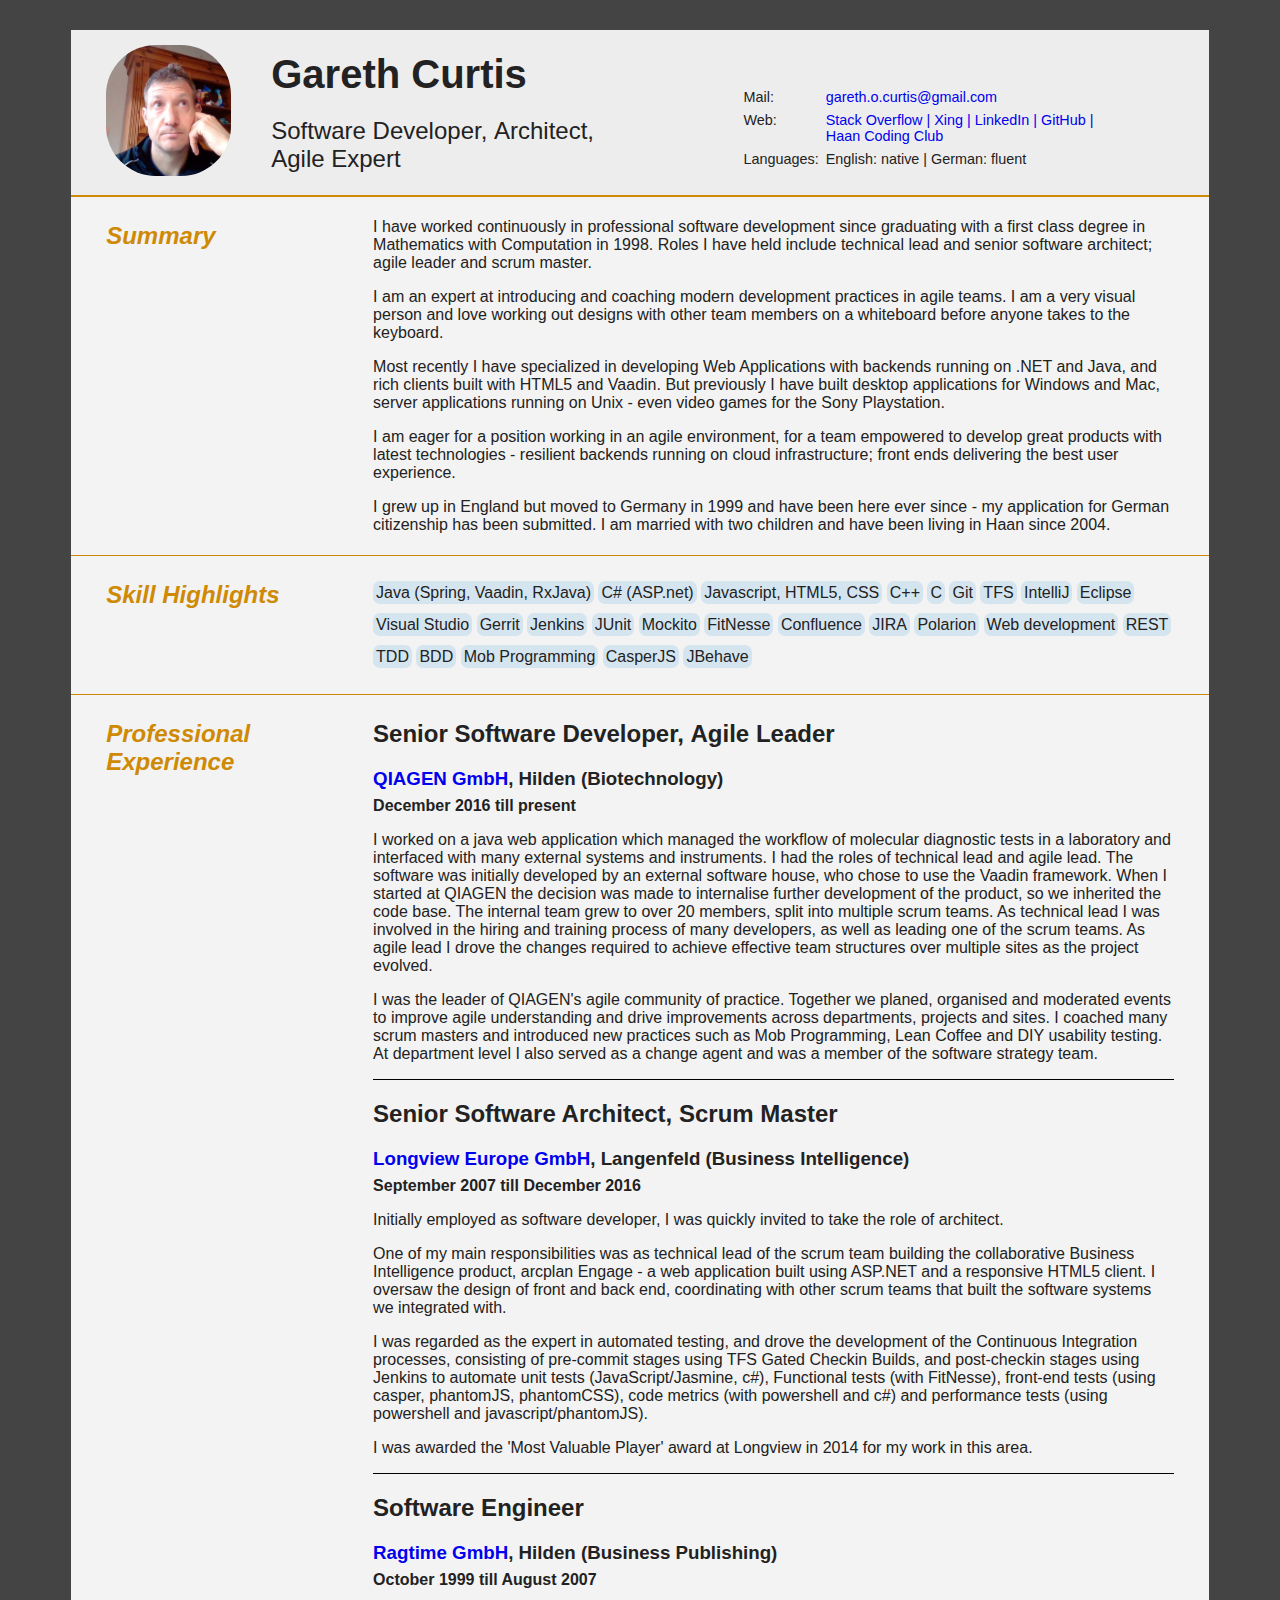
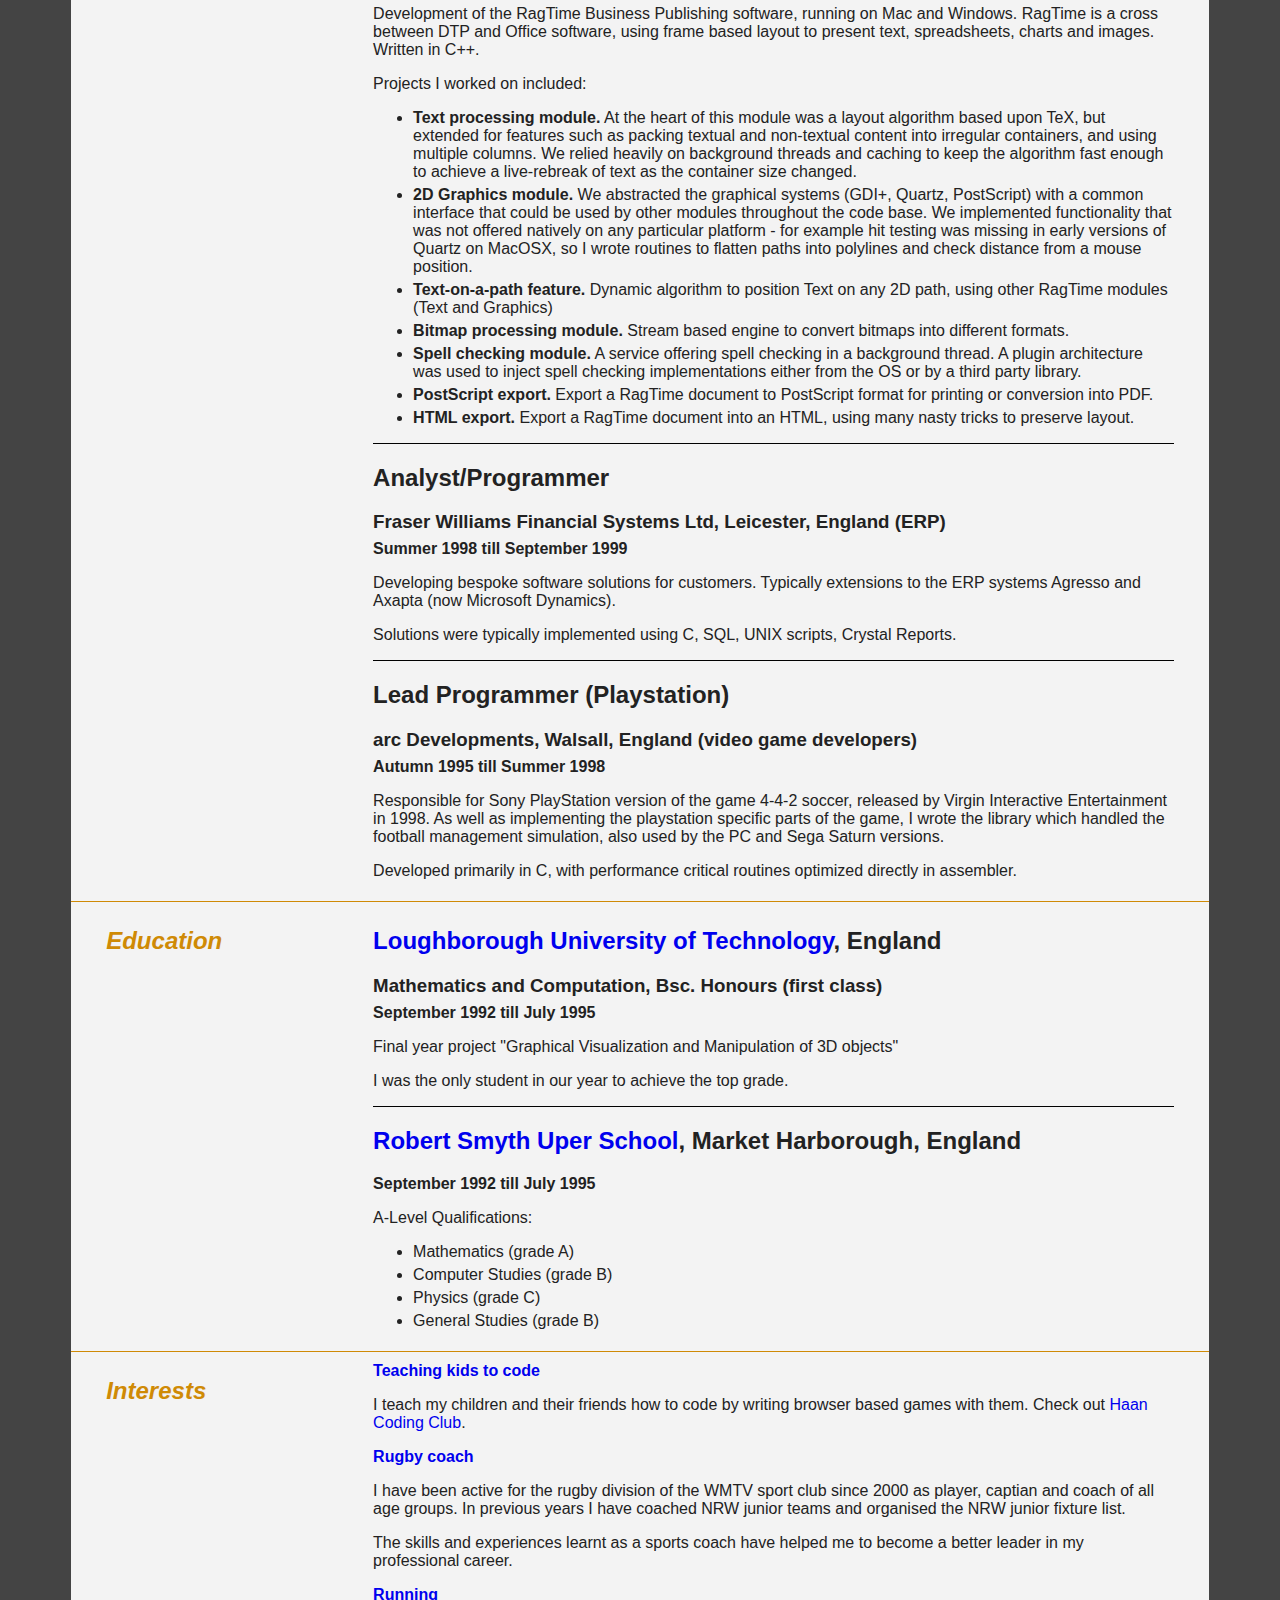
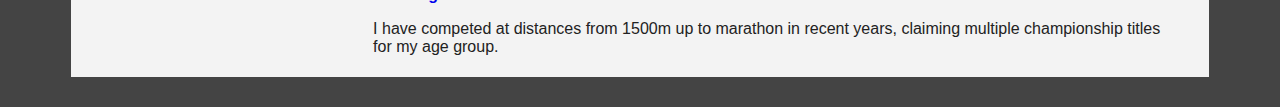
==== commit 4b449d8d: "minor changes to text for QIAGEN job description" ====
--- a/indexFlex.html
+++ b/indexFlex.html
@@ -106,8 +106,8 @@
 				</h2>
 				<h3><a href="https://www.qiagen.com/" target="_black">QIAGEN GmbH</a>, Hilden (Biotechnology)</h3>
 				<h4>December 2016 till present</h4>
-				<p>I worked on a complex java web application which interfaced with many external systems as technical and agile lead. The software was initially developed by an external software house, who chose to use the Vaadin framework. I started at QIAGEN when they decided to internalise further development of the product to save costs. The team grew to over 20 members, split into multiple scrum teams. As technical lead I was involved in the hiring and training process of many developers, as well as leading one of the scrum teams. As agile lead I drove the changes required to achieve effective team structures over multiple sites as the project evolved.</p>
-				<p>I was the leader of QIAGEN's agile community of practice. Together we planed, organised and moderated events to improve agile understanding and drive improvements across departments, projects and sites. I trained many scrum masters and introduced new practices such as Mob Programming, LeanCoffee and DIY usability testing. At department level I also served as a change agent and was a member of the software strategy team.</p>
+				<p>I worked on a java web application which managed the workflow of molecular diagnostic tests in a laboratory and interfaced with many external systems and instruments. I had the roles of technical lead and agile lead. The software was initially developed by an external software house, who chose to use the Vaadin framework. When I started at QIAGEN the decision was made to internalise further development of the product, so we inherited the code base. The internal team grew to over 20 members, split into multiple scrum teams. As technical lead I was involved in the hiring and training process of many developers, as well as leading one of the scrum teams. As agile lead I drove the changes required to achieve effective team structures over multiple sites as the project evolved.</p>
+				<p>I was the leader of QIAGEN's agile community of practice. Together we planed, organised and moderated events to improve agile understanding and drive improvements across departments, projects and sites. I coached many scrum masters and introduced new practices such as Mob Programming, Lean Coffee and DIY usability testing. At department level I also served as a change agent and was a member of the software strategy team.</p>
 			</article>
 			<article>
 				<h2>
--- a/styleFlex.css
+++ b/styleFlex.css
@@ -30,7 +30,7 @@
 	grid-template-columns: auto;
 	grid-template-rows: auto;
 	padding: 15px 35px;
-	border-top: 2px solid #cf8a05;
+	//border-top: 2px solid #cf8a05;
 	border-bottom: 2px solid #cf8a05;
 	background: #ededed;
 }
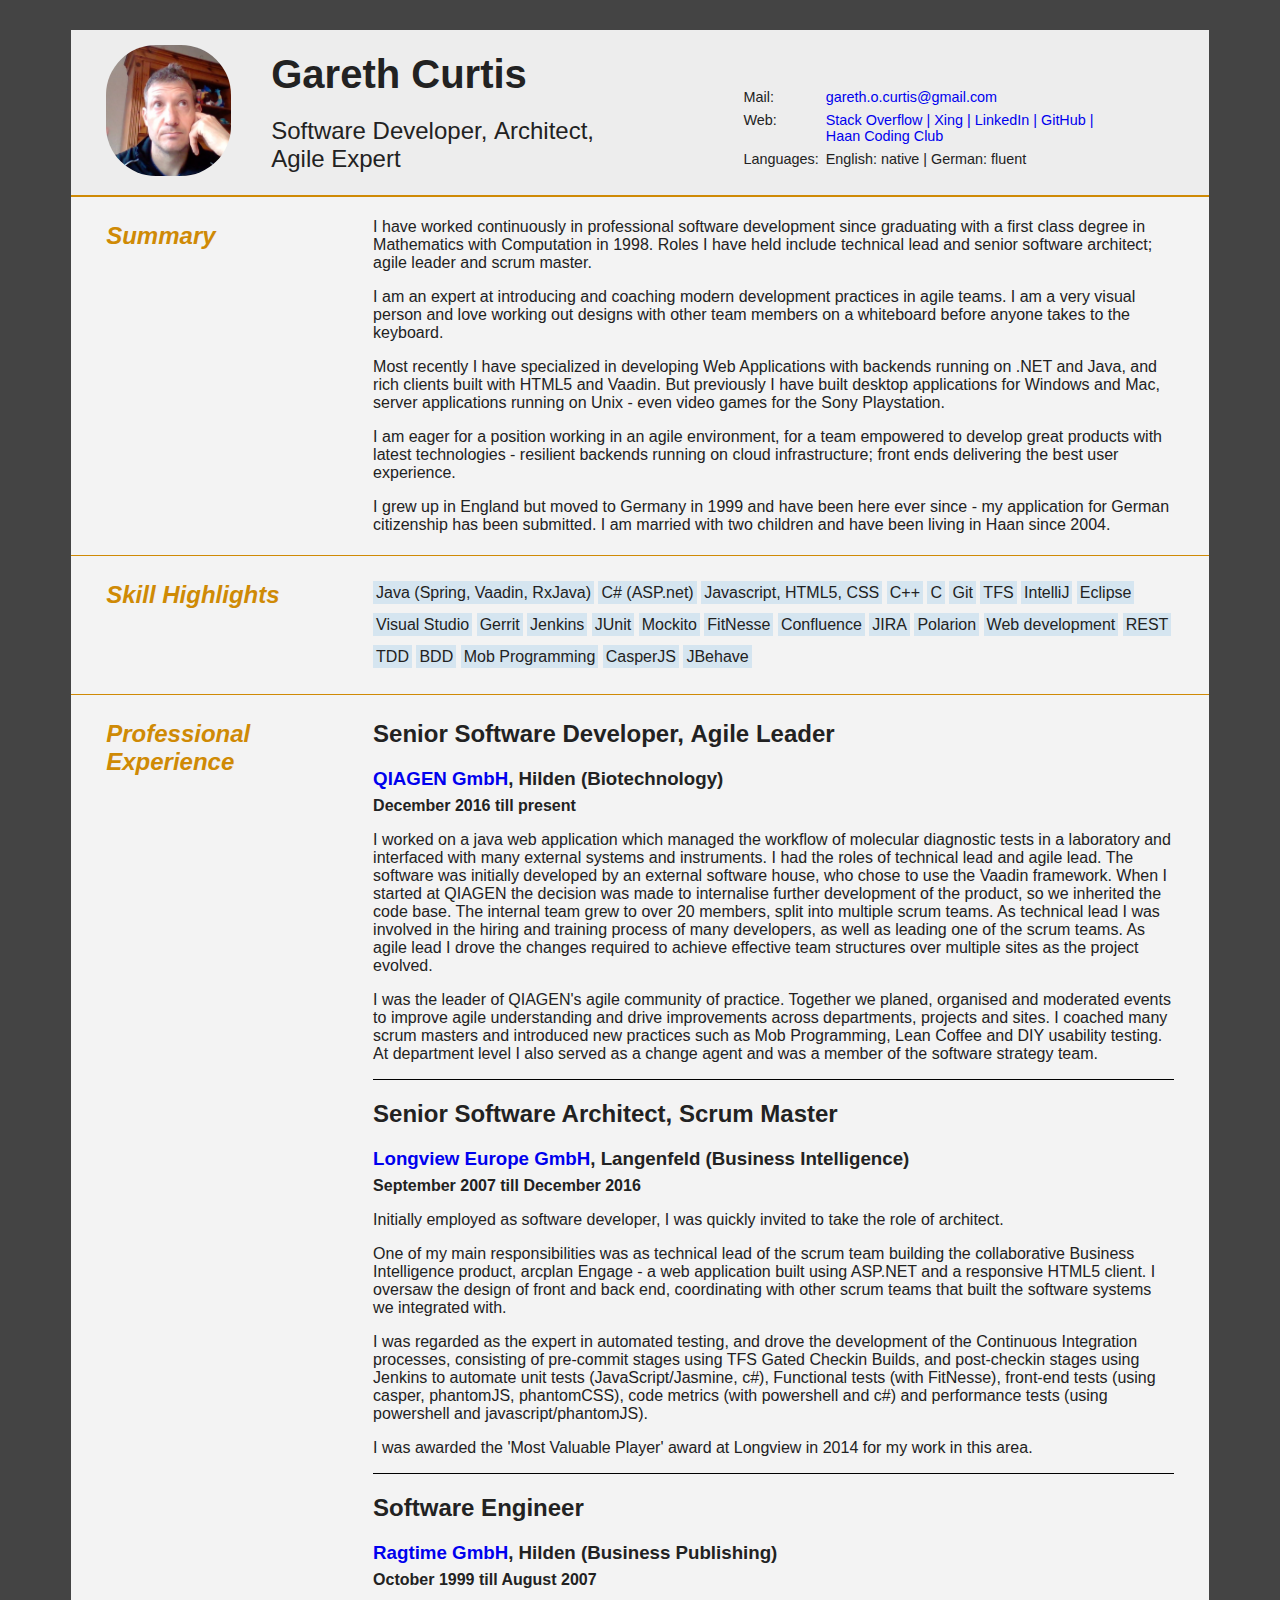
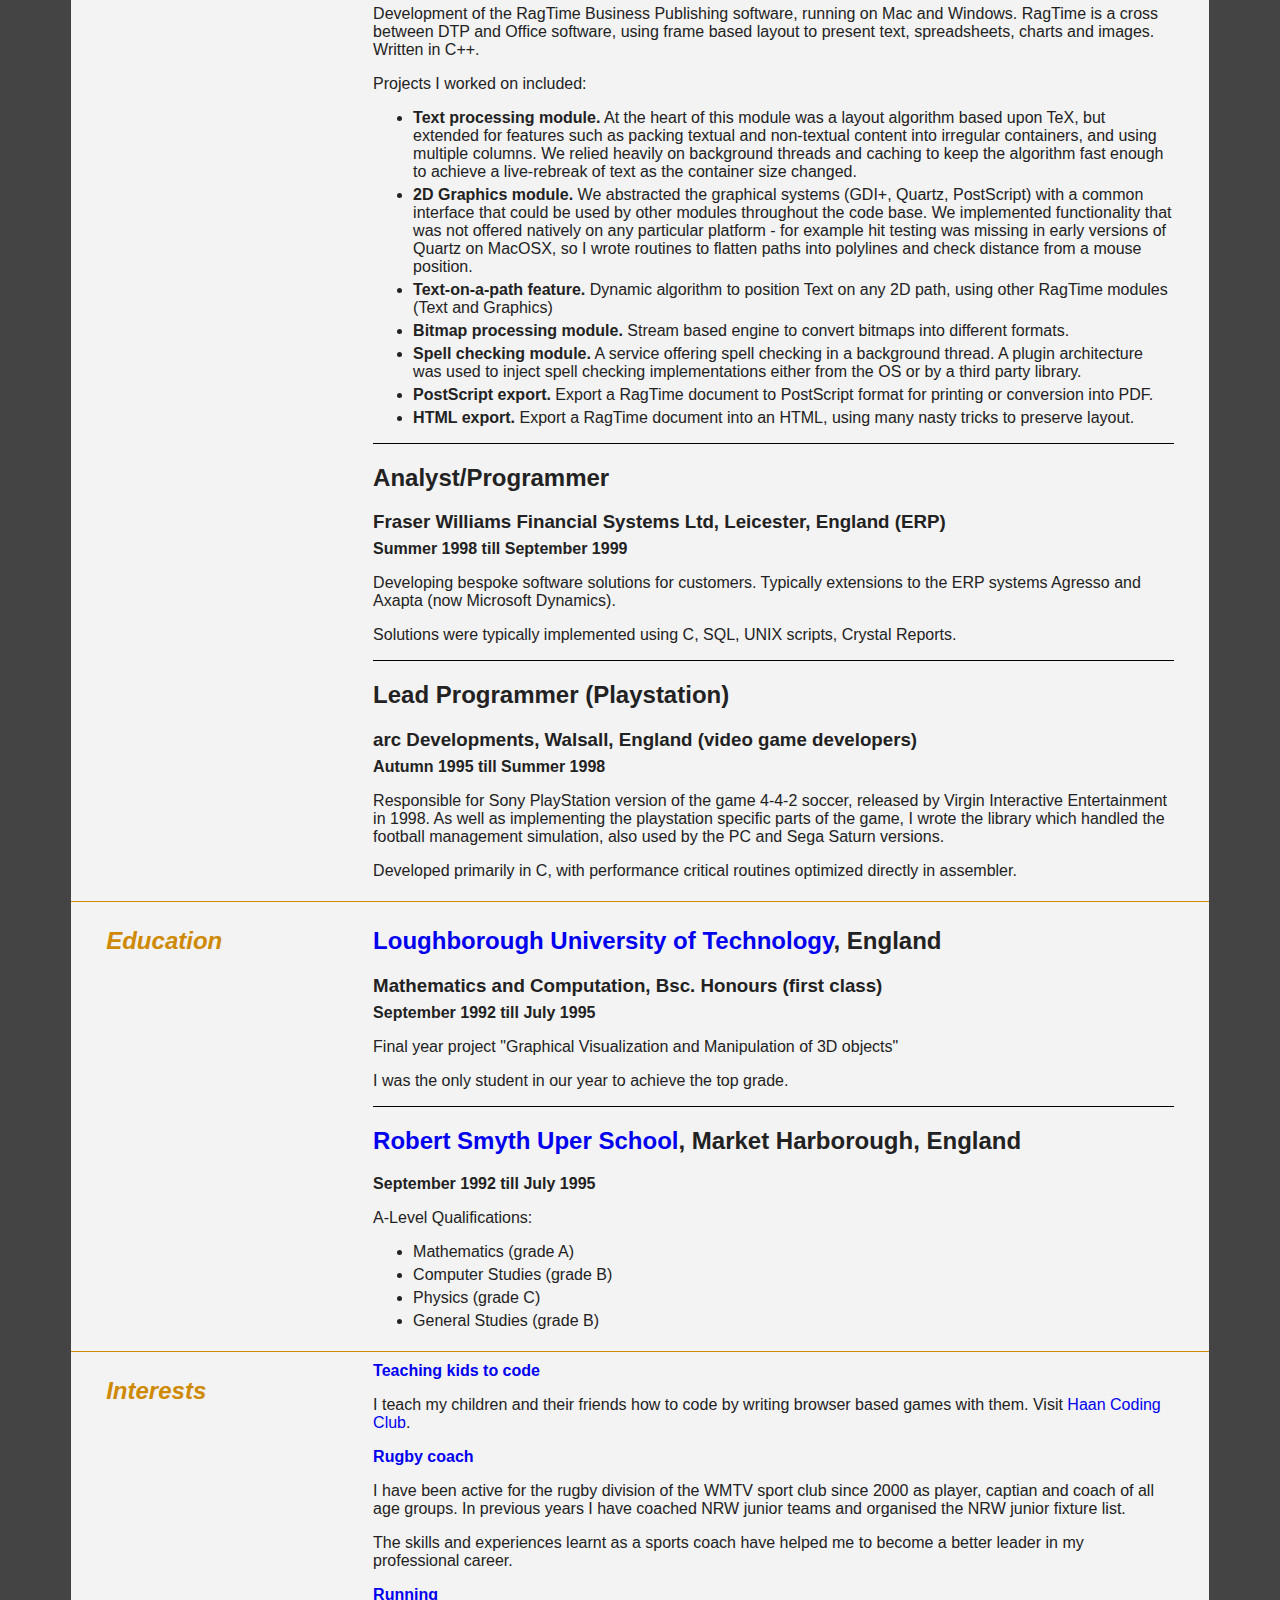
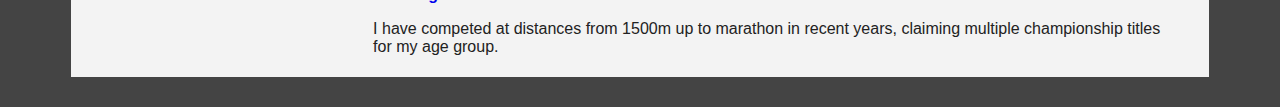
==== commit 3dd68221: "print query to change links and fix skills bg color" ====
--- a/indexFlex.html
+++ b/indexFlex.html
@@ -30,12 +30,15 @@
 			<div class="contactKey">Mail:</div>
 			<a class="contactValue" href="mailto:gareth.o.curtis@gmail.com" target="_blank">gareth.o.curtis@gmail.com</a>
 			<div class="contactKey">Web:</div> 
-			<div class="contactValue">
+			<div class="contactValue contactLinksForScreen">
 				<a href="https://stackoverflow.com/users/story/144486" target="_blank">Stack Overflow</a>
 				<a href="https://www.xing.com/profile/Gareth_Curtis/web_profiles" target="_blank">Xing</a>
 				<a href="https://www.linkedin.com/in/gareth-curtis-96735823/" target="_blank">LinkedIn</a>
 				<a href="https://github.com/garethowen" target="_blank">GitHub</a>
-				<a href="http://haan-coding-club.de/gareth/responsiveCV/" target="_blank">Haan Coding Club</a>
+				<a href="http://haan-coding-club.de/responsiveCV/" target="_blank">Haan Coding Club</a>
+			</div>
+			<div class="contactValue contactValueForPrint">
+				http://haan-coding-club.de/responsiveCV
 			</div>
 			<div class="contactKey">Languages:</div>
 			<div class="contactValue">
@@ -203,7 +206,7 @@
 			<article>
 
 					<h4><a href="http://haan-coding-club.de" target="_blank">Teaching kids to code</a></h4>
-					<p>I teach my children and their friends how to code by writing browser based games with them. Check out <a href="http://haan-coding-club.de" target="_blank">Haan Coding Club</a>.</p>
+					<p>I teach my children and their friends how to code by writing browser based games with them. Visit <a href="http://haan-coding-club.de" target="_blank">Haan Coding Club</a>.</p>
 
 					<h4><a href="https://www.wmtv.de/live/Sportabteilungen/rugby.aspx" target="_blank">Rugby coach</a></h4>
 					<p>I have been active for the rugby division of the WMTV sport club since 2000 as player, captian and coach of all age groups. In previous years I have coached NRW junior teams and organised the NRW junior fixture list. </p>
--- a/styleFlex.css
+++ b/styleFlex.css
@@ -30,7 +30,6 @@
 	grid-template-columns: auto;
 	grid-template-rows: auto;
 	padding: 15px 35px;
-	//border-top: 2px solid #cf8a05;
 	border-bottom: 2px solid #cf8a05;
 	background: #ededed;
 }
@@ -107,7 +106,6 @@
 	grid-template-columns: 1fr 3fr;
 	grid-template-rows: auto;
 	padding: 5px 35px;
-	//border-bottom: 1px solid #cf8a05;
 }
 
 .sectionContainer:not(:last-child) {
@@ -115,7 +113,7 @@
 }
 .sectionTitle {
 	grid-column-start: 1;
-	margin-right: 20px;
+	//margin-right: 20px;
 	font-style: italic;
 	color: #cf8a05;
 }
@@ -134,7 +132,7 @@
 
 .skillslist li {
 	display: inline;
-	background-color: #d5e5f0;
+	box-shadow: inset 0 0 0 1000px #d5e5f0;	// background color that works for print too
 	border-radius: 7px;
 	padding: 3px;
 	line-height: 2em;
@@ -192,8 +190,19 @@
 	
 }
 
-@media (max-width: 320px) {
-
-}
-
-// Anything else has the default wide display
+@media not print {
+	.contactLinksForScreen {
+		display: inline;
+	}
+	.contactValueForPrint {
+		display: none;
+	}
+}
+@media print {
+	.contactLinksForScreen {
+		display:none;
+	}
+	.contactValueForPrint {
+		display: inline;
+	}
+}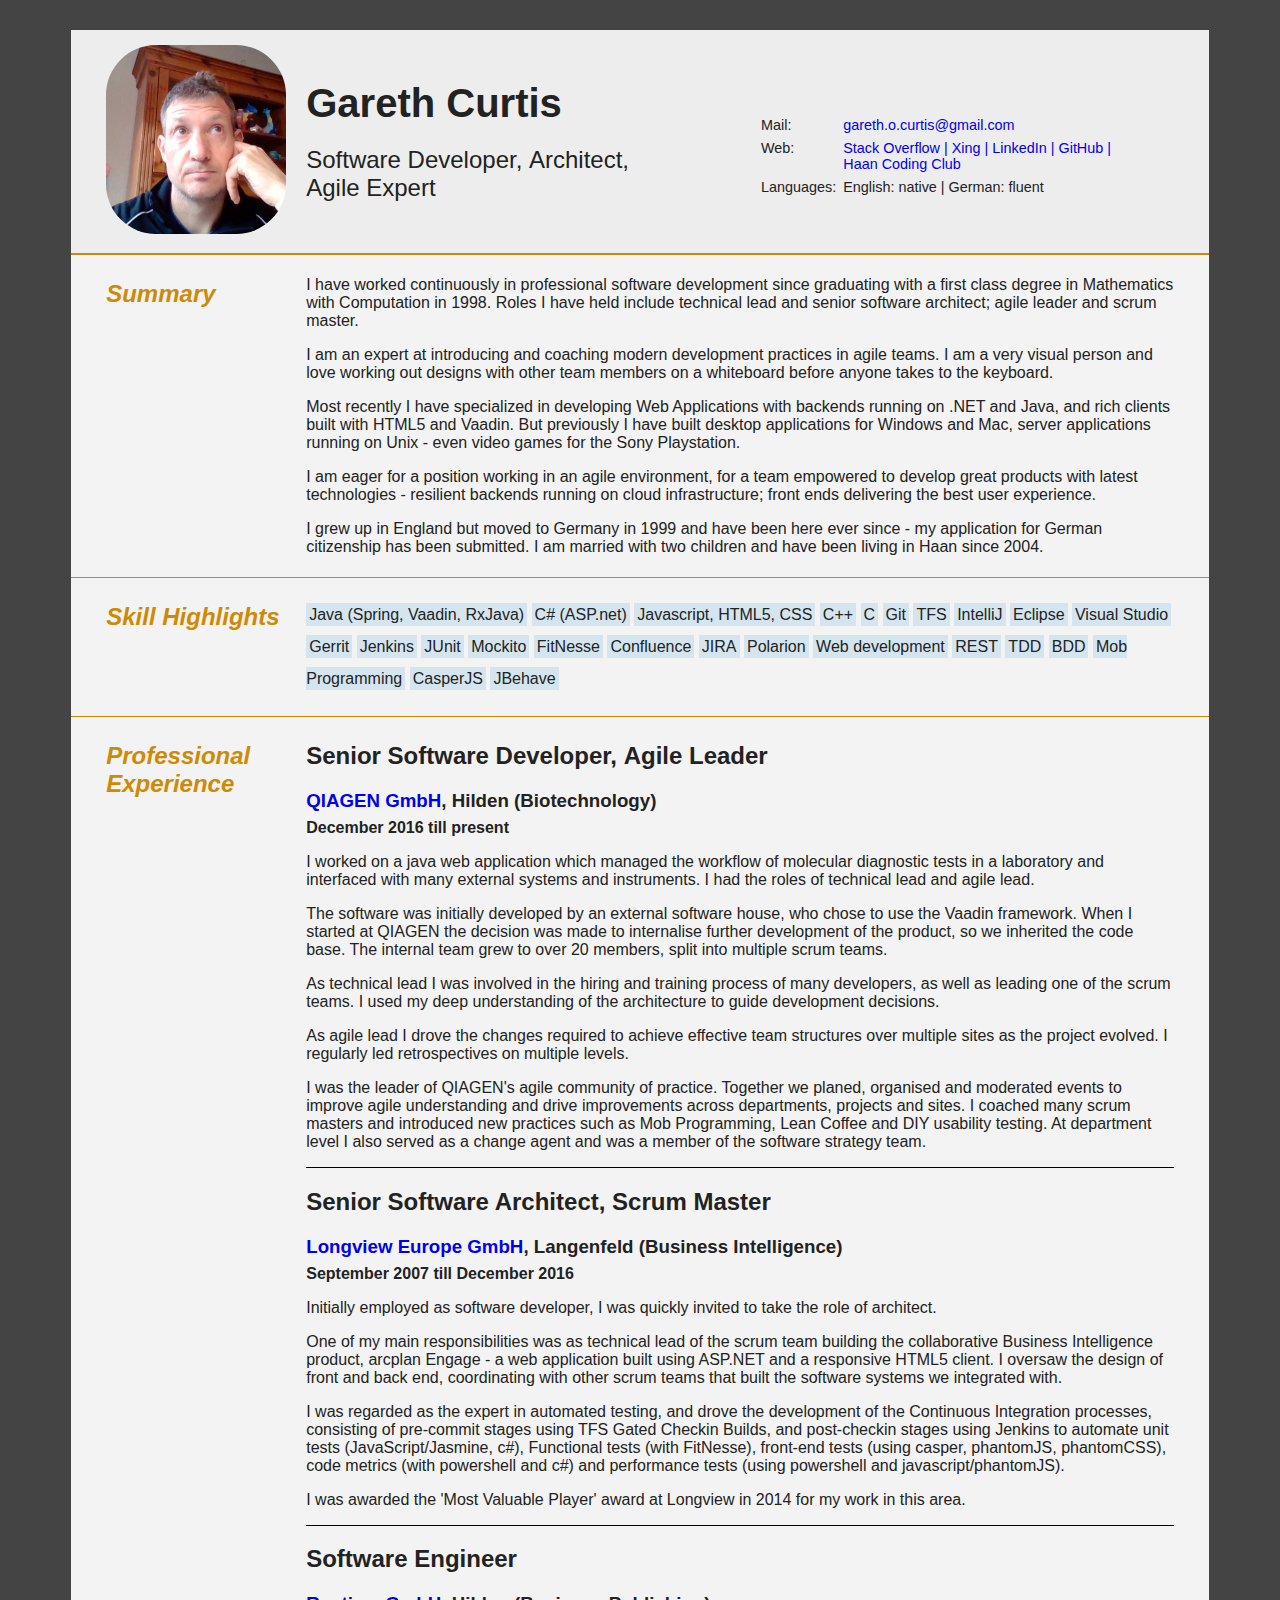
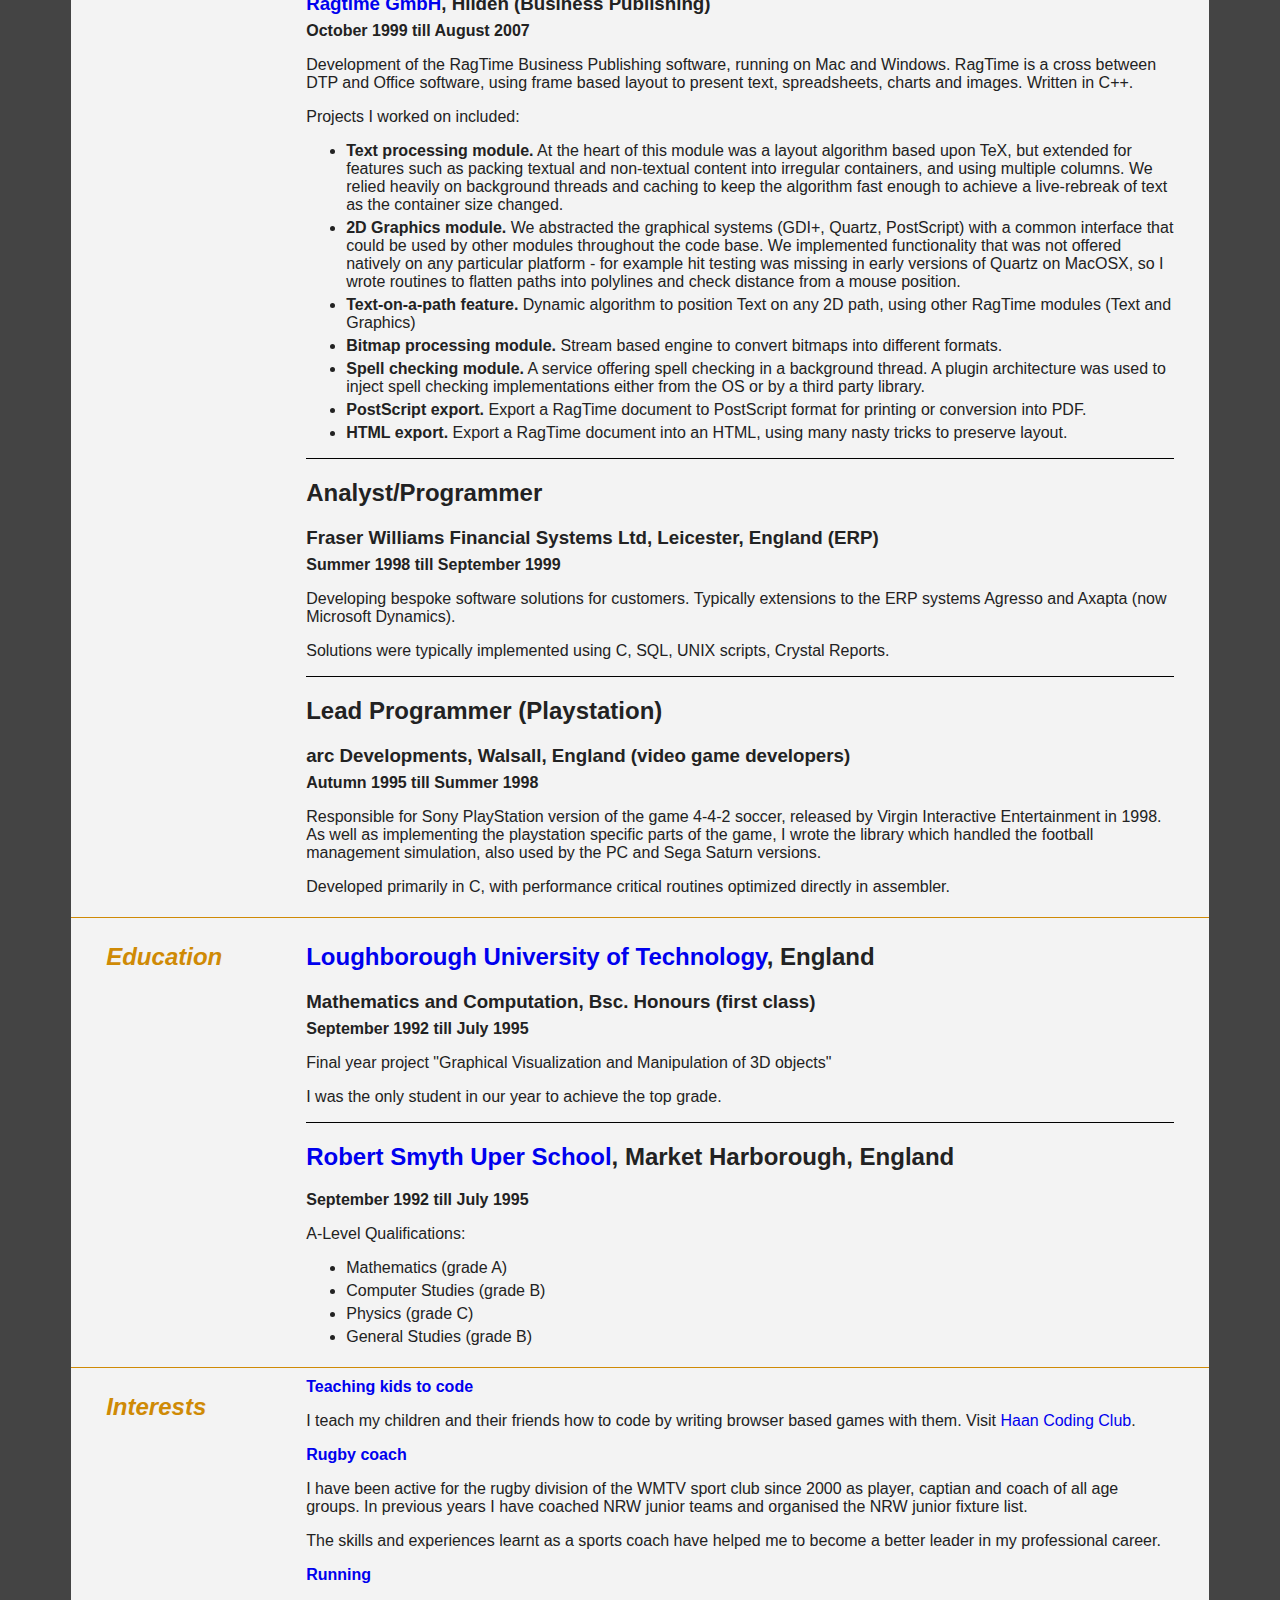
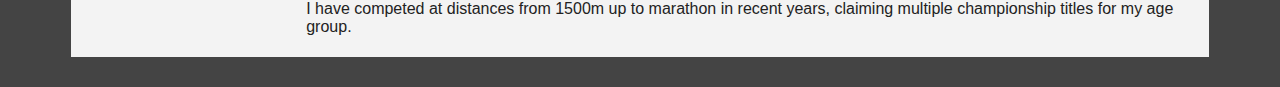
==== commit 2135d2fb: "improvements to layout at different breakpoints" ====
--- a/indexFlex.html
+++ b/indexFlex.html
@@ -17,7 +17,7 @@
 			<img src="garethThoughtful.jpg" alt="Gareth Curtis" />
 		</div>
 		
-		<div id="name">
+		<div id="nameAndRole">
 			<h1><span>Gareth Curtis<span/></h1>
 			<h2>
 				<span>Software Developer, </span>
@@ -109,7 +109,10 @@
 				</h2>
 				<h3><a href="https://www.qiagen.com/" target="_black">QIAGEN GmbH</a>, Hilden (Biotechnology)</h3>
 				<h4>December 2016 till present</h4>
-				<p>I worked on a java web application which managed the workflow of molecular diagnostic tests in a laboratory and interfaced with many external systems and instruments. I had the roles of technical lead and agile lead. The software was initially developed by an external software house, who chose to use the Vaadin framework. When I started at QIAGEN the decision was made to internalise further development of the product, so we inherited the code base. The internal team grew to over 20 members, split into multiple scrum teams. As technical lead I was involved in the hiring and training process of many developers, as well as leading one of the scrum teams. As agile lead I drove the changes required to achieve effective team structures over multiple sites as the project evolved.</p>
+				<p>I worked on a java web application which managed the workflow of molecular diagnostic tests in a laboratory and interfaced with many external systems and instruments. I had the roles of technical lead and agile lead.</p>
+				<p>The software was initially developed by an external software house, who chose to use the Vaadin framework. When I started at QIAGEN the decision was made to internalise further development of the product, so we inherited the code base. The internal team grew to over 20 members, split into multiple scrum teams.</p>
+				<p>As technical lead I was involved in the hiring and training process of many developers, as well as leading one of the scrum teams. I used my deep understanding of the architecture to guide development decisions.</p>
+				<p>As agile lead I drove the changes required to achieve effective team structures over multiple sites as the project evolved. I regularly led retrospectives on multiple levels.</p>
 				<p>I was the leader of QIAGEN's agile community of practice. Together we planed, organised and moderated events to improve agile understanding and drive improvements across departments, projects and sites. I coached many scrum masters and introduced new practices such as Mob Programming, Lean Coffee and DIY usability testing. At department level I also served as a change agent and was a member of the software strategy team.</p>
 			</article>
 			<article>
--- a/styleFlex.css
+++ b/styleFlex.css
@@ -27,7 +27,7 @@
 
 #headerContainer {
 	display: grid;
-	grid-template-columns: auto;
+	grid-template-columns: 200px auto;
 	grid-template-rows: auto;
 	padding: 15px 35px;
 	border-bottom: 2px solid #cf8a05;
@@ -36,18 +36,16 @@
 
 #photo {
 	grid-column-start: 1;
-	width: 125px;
-	margin-right: 40px;
 }
 
 #photo img {
-	width: 100%;
+	width: 90%;
 	height: auto;
 	-webkit-border-radius: 50px;
 	border-radius: 50px;
 }
 
-#name {
+#nameAndRole {
 	grid-column-start: 2;
 	align-self:center;
 	margin-right: 40px;
@@ -57,14 +55,14 @@
 	white-space:nowrap;
 }
 
-#name h1 {
+#nameAndRole h1 {
 	font-size: 2.5em;
 	font-weight: 700;
 	margin-top: 0px;
 	margin-bottom: 0px;
 }
 
-#name h2 {
+#nameAndRole h2 {
 	font-size: 1.5em;
 	font-weight: 500;
 	margin-bottom: 0px;
@@ -103,7 +101,7 @@
 
 .sectionContainer {
 	display:grid;
-	grid-template-columns: 1fr 3fr;
+	grid-template-columns: 200px auto;
 	grid-template-rows: auto;
 	padding: 5px 35px;
 }
@@ -113,7 +111,6 @@
 }
 .sectionTitle {
 	grid-column-start: 1;
-	//margin-right: 20px;
 	font-style: italic;
 	color: #cf8a05;
 }
@@ -147,25 +144,43 @@
 }
 
 @media (max-width: 992px) {
+	#headerContainer {
+		grid-template-columns: 125px auto;
+	}
 	#photo {
 		grid-row-start:1;
 		grid-row-end:3;
 		align-self:center;
-	}
+		margin-left:-15px
+
+	}
+	#photo img {
+		width: 80%;
+	}
+	#nameAndRole {
+		text-align: center;
+		margin-right:0px;
+	}
+
 	#contactDetails {
-		grid-column-start:2;	
+		grid-column-start:2;
 		margin-top:10px;		
 	}
-}
-
-@media (max-width: 768px) {
+	.sectionContainer {
+		grid-template-columns: 125px auto;
+		font-size: 0.8em;
+	}
+}
+
+@media screen and (max-width: 768px) {
 	#headerContainer {
+		grid-template-columns: auto;
 		padding:10px 10px;
 	}
 	#photo {
 		display:none;
 	}
-	#name {
+	#nameAndRole {
 		grid-column-start:1;
 		text-align: center;
 		margin-right:0px;
